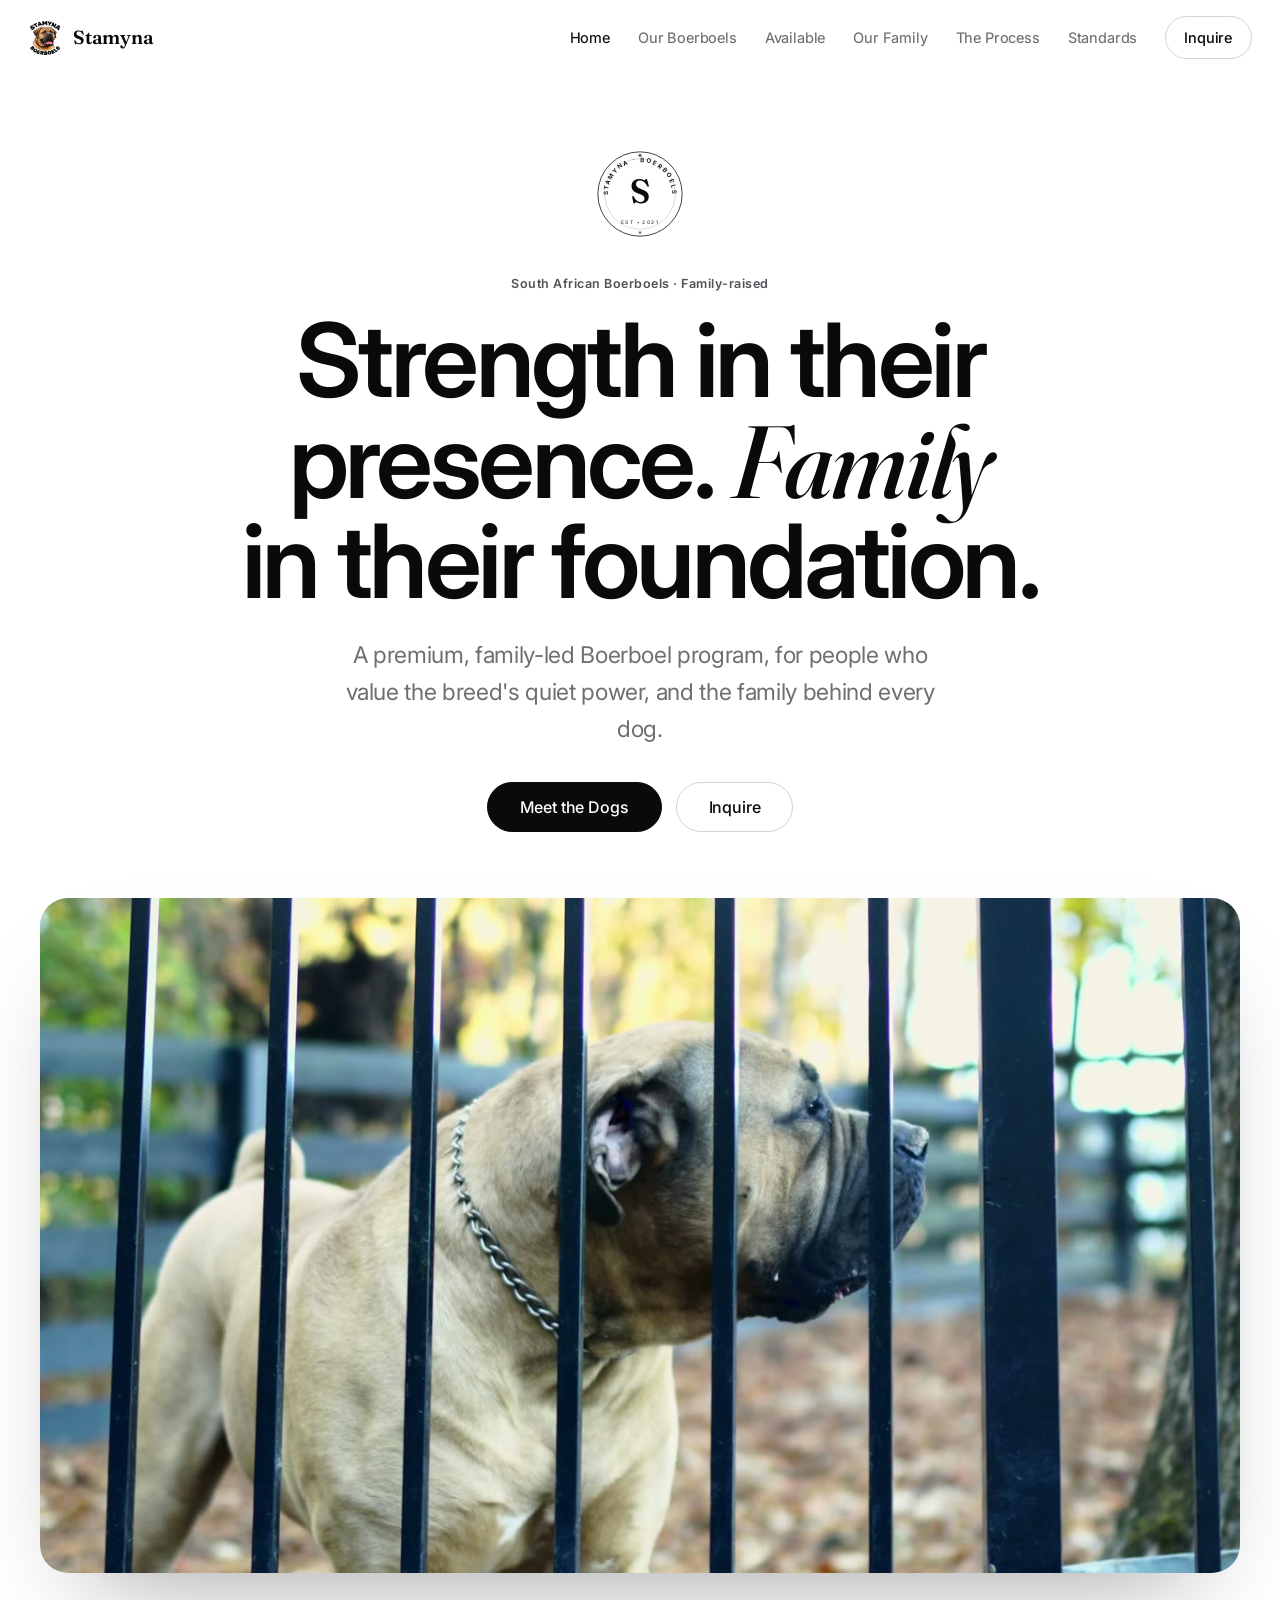
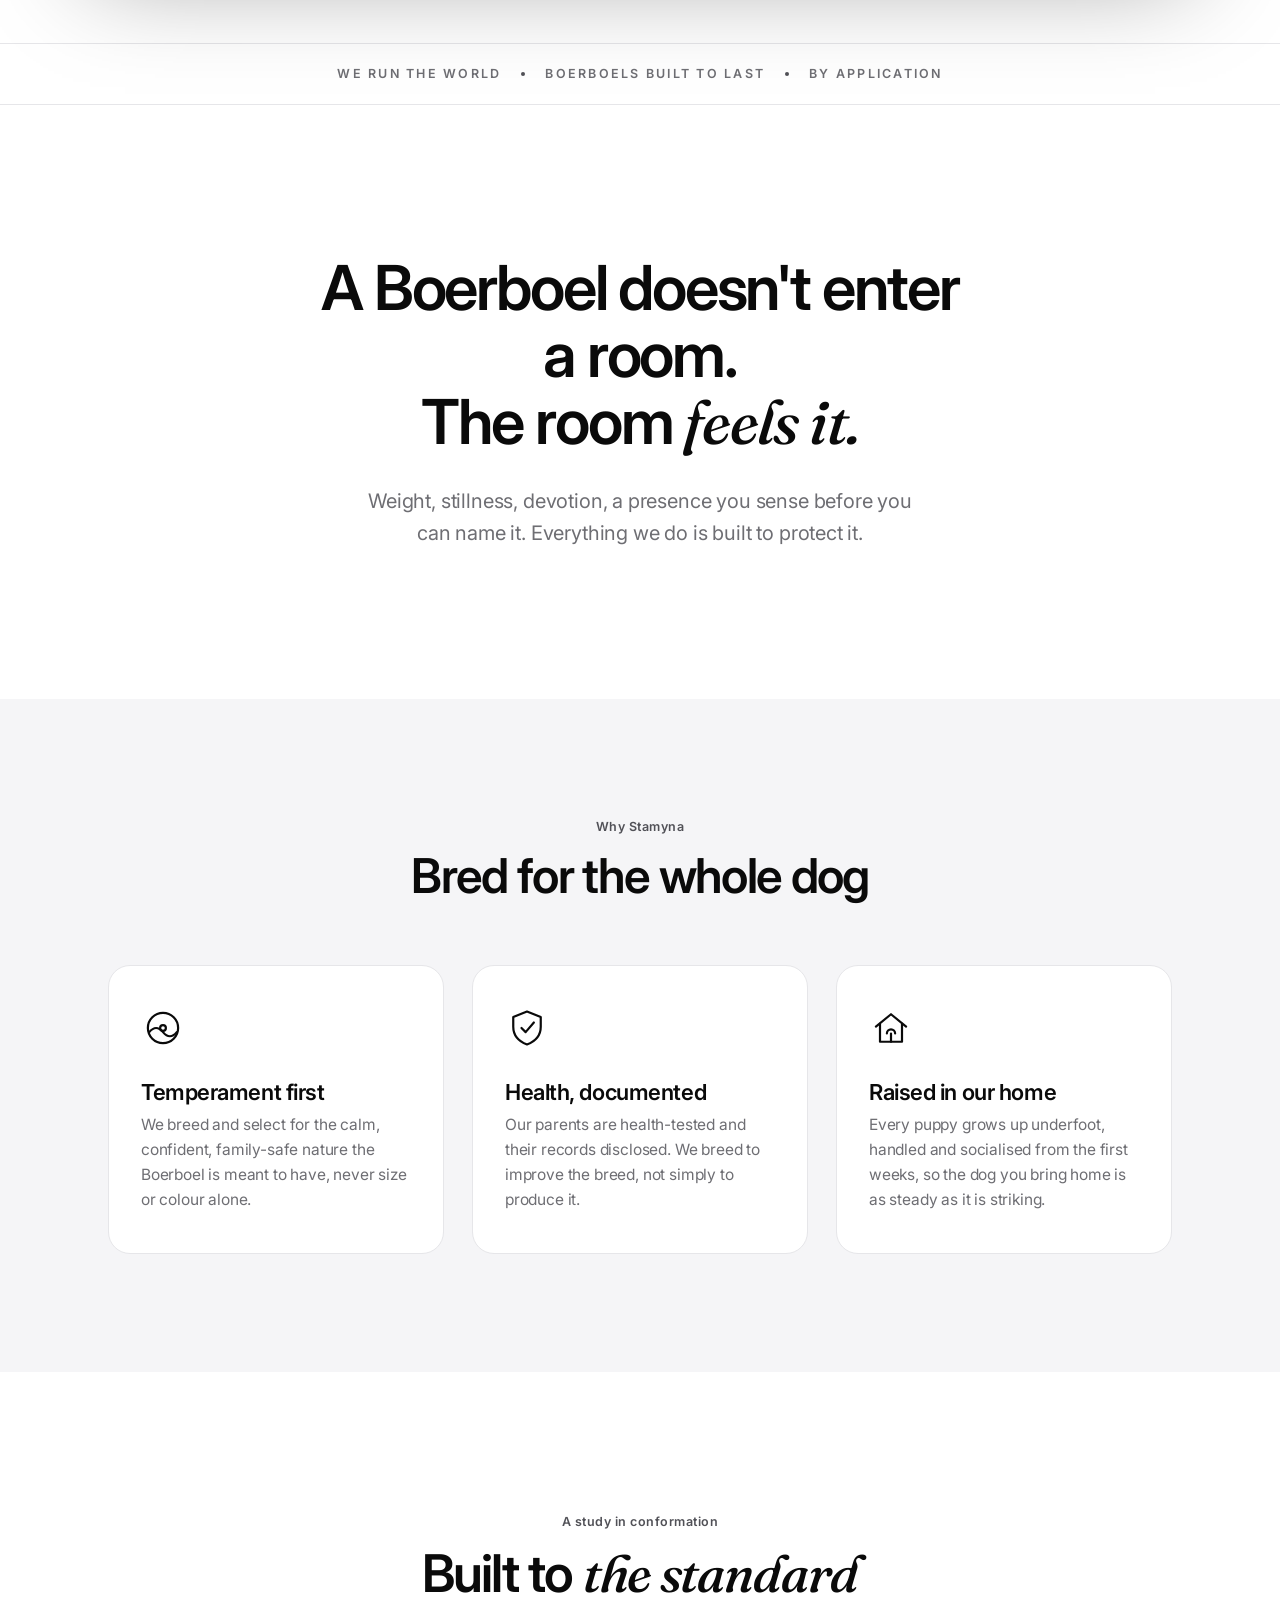
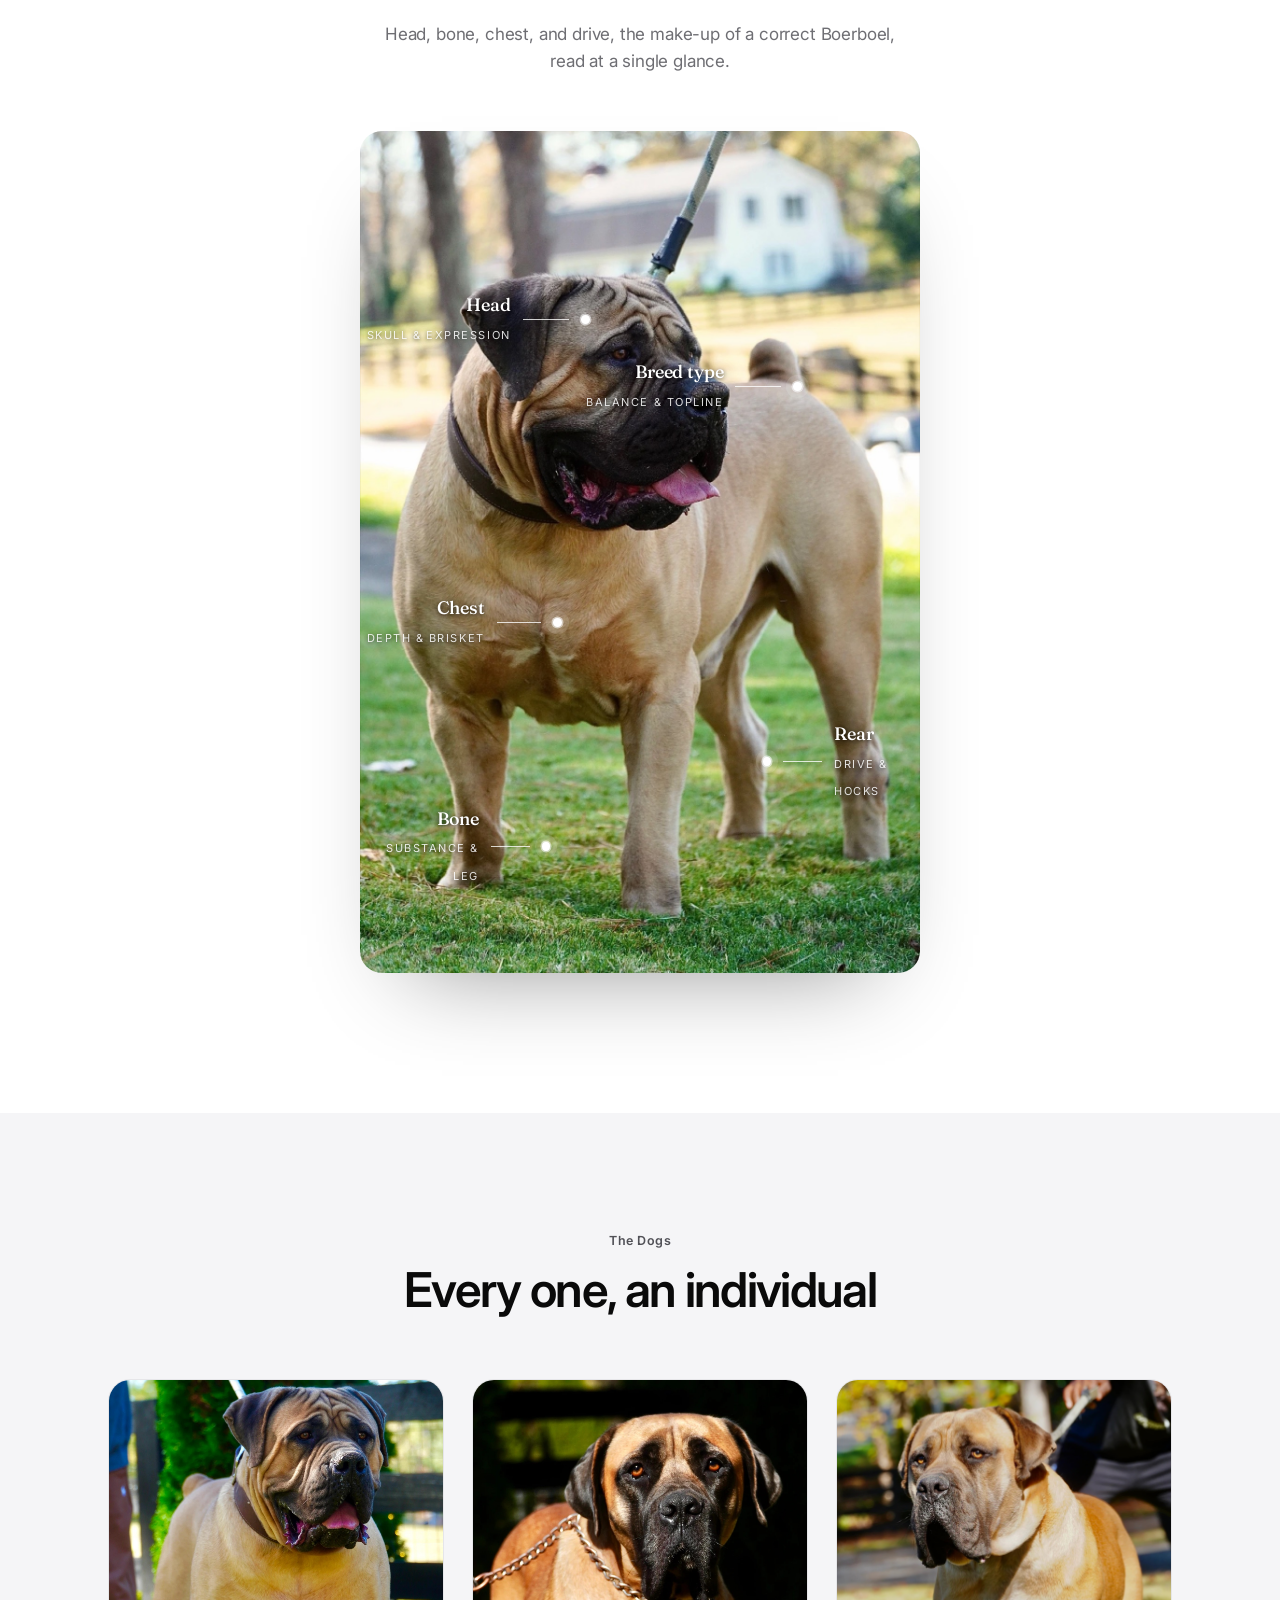
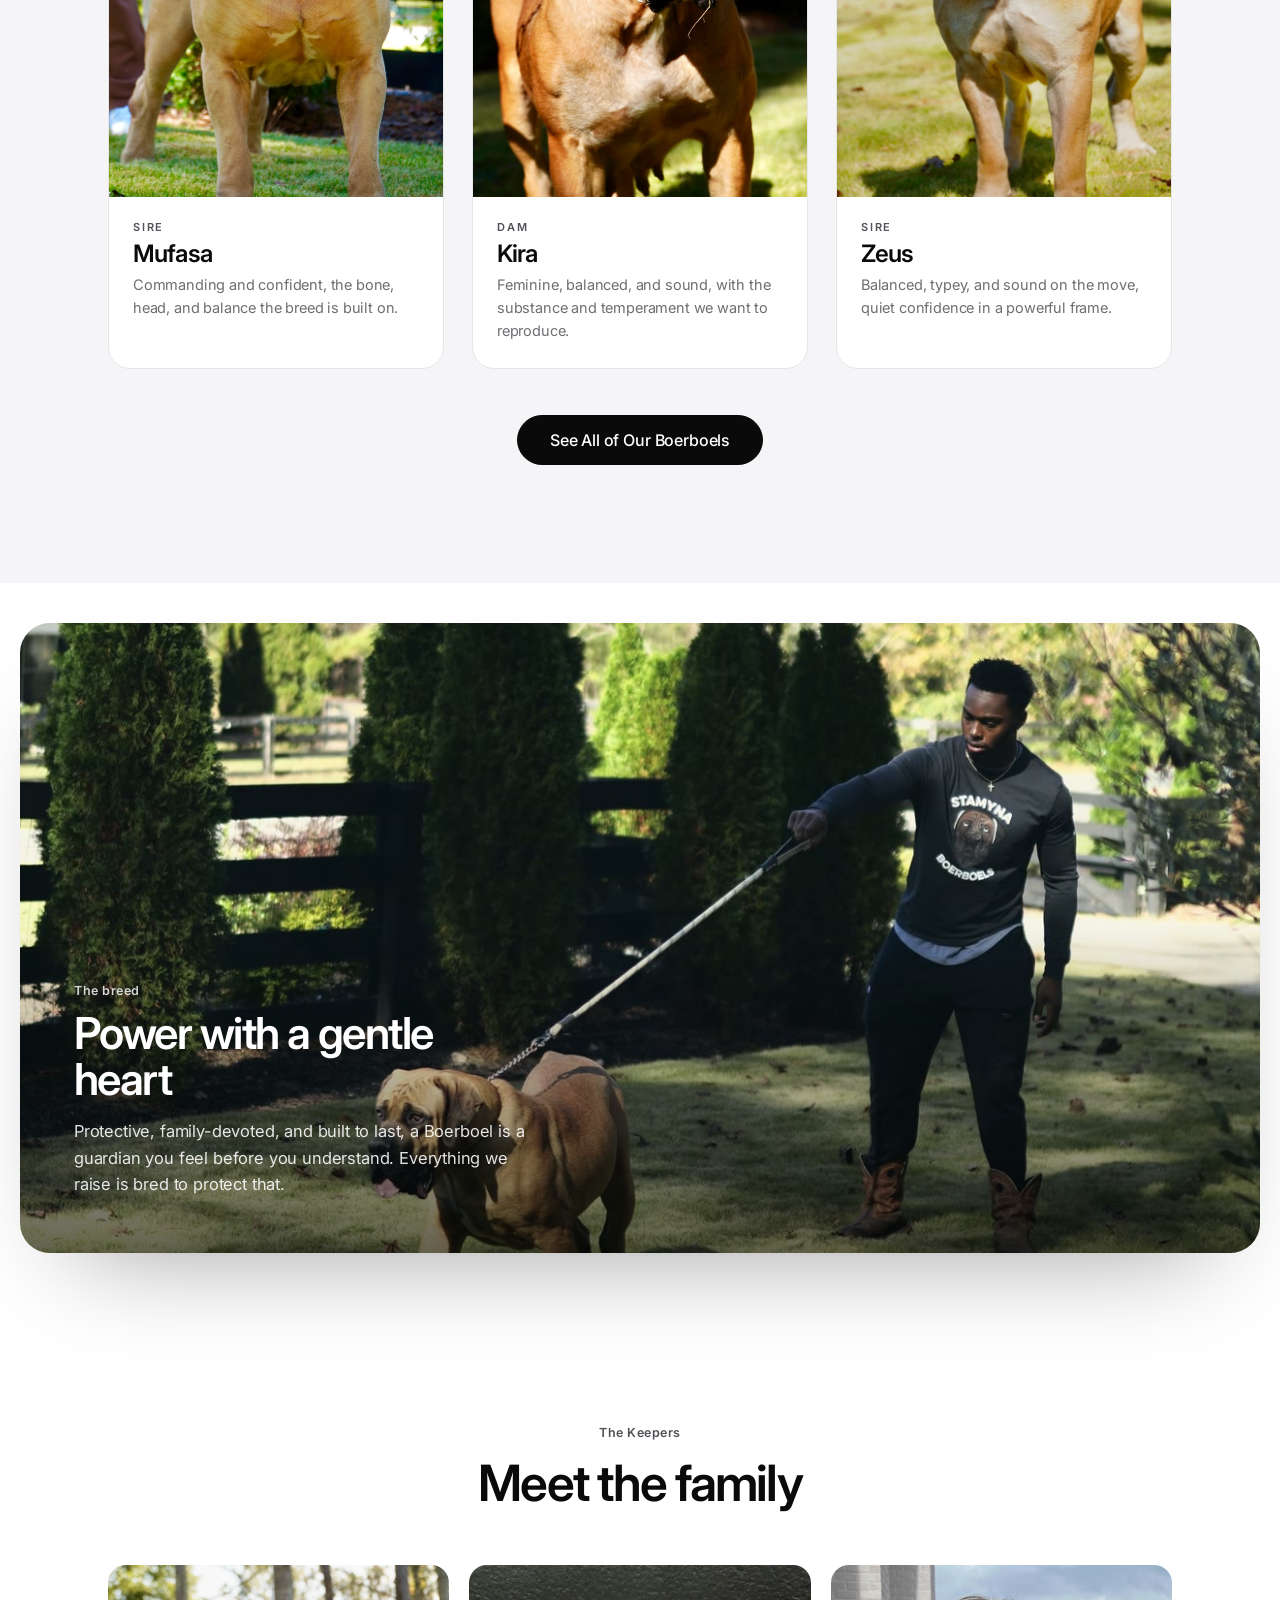
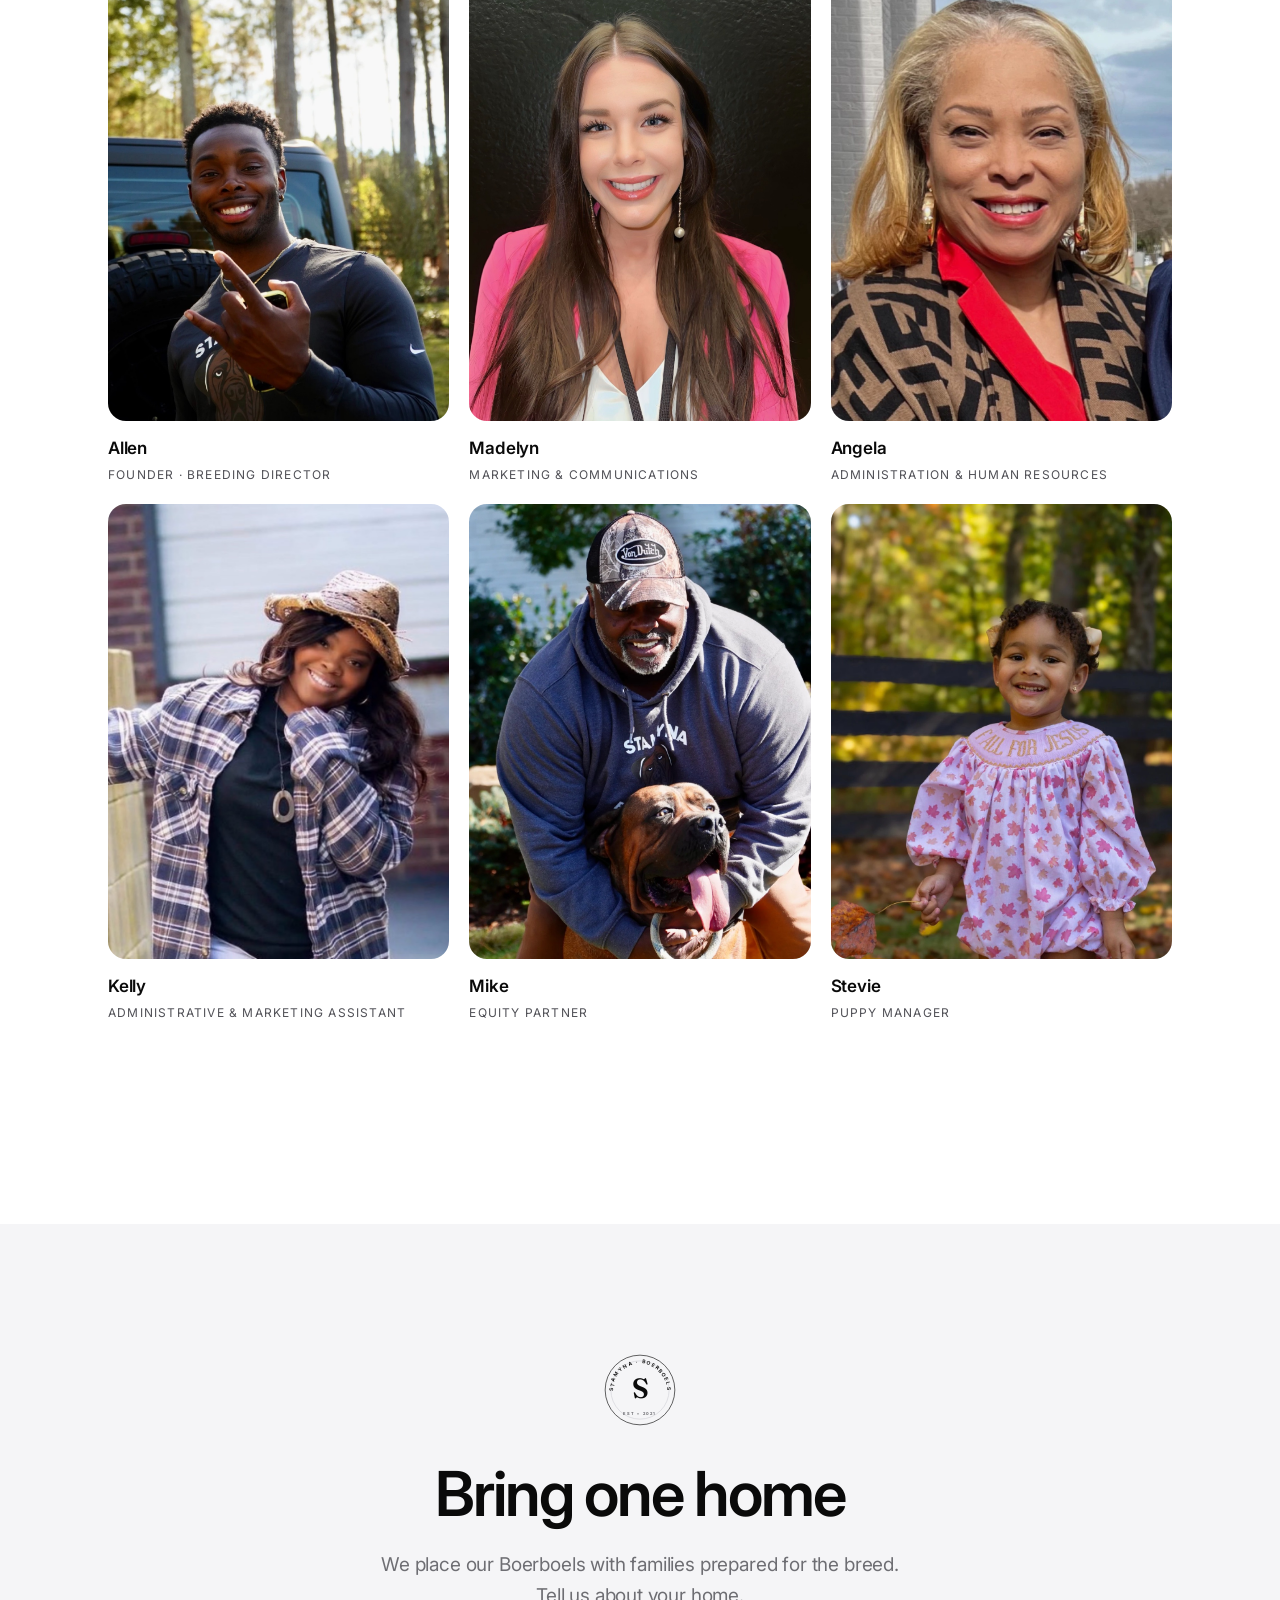
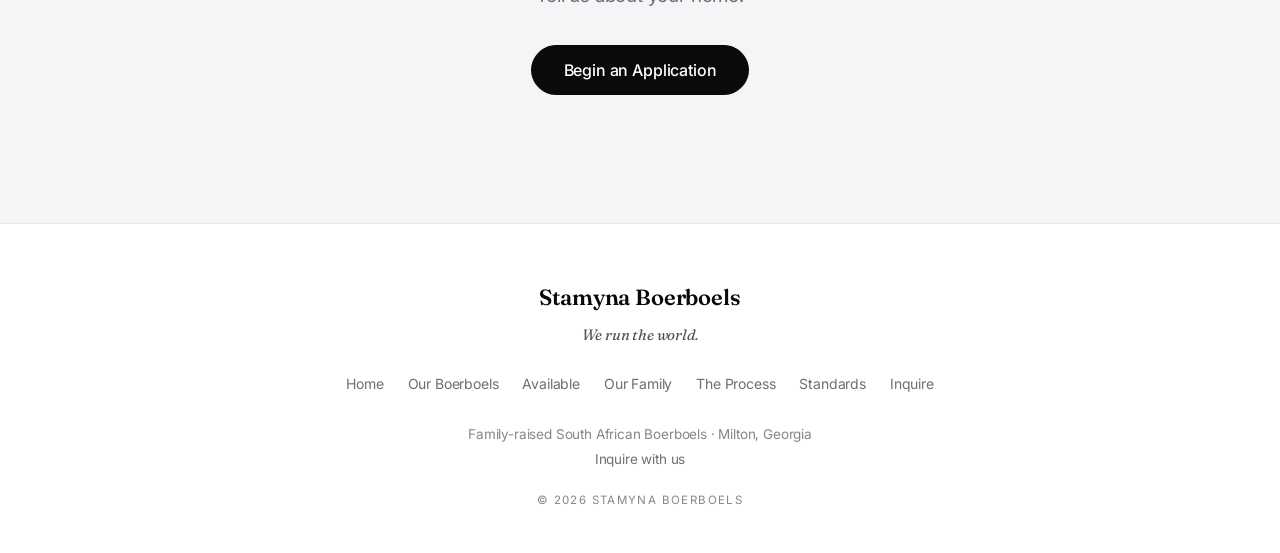
==== index.html @ 27675758 "Initial Stamyna Boerboels site" ====
<!doctype html>
<html lang="en">
<head>
<meta charset="utf-8">
<meta name="viewport" content="width=device-width, initial-scale=1">
<title>Stamyna Boerboels, Strength in Their Presence | Premium South African Boerboels</title>
<meta name="description" content="Stamyna Boerboels, a premium, family-raised South African Boerboel program. Strength in their presence, family in their foundation. By application.">
<meta property="og:title" content="Stamyna Boerboels">
<meta property="og:description" content="Strength in their presence. Family in their foundation. We run the world.">
<meta property="og:image" content="img/dog-front.jpg">
<link rel="icon" type="image/png" href="img/logo-mark.png">
<link rel="preconnect" href="https://fonts.googleapis.com"><link rel="preconnect" href="https://fonts.gstatic.com" crossorigin>
<link href="https://fonts.googleapis.com/css2?family=Fraunces:ital,opsz,wght@0,9..144,400;0,9..144,500;0,9..144,600;1,9..144,500&family=Inter:wght@300;400;500;600;700;800&display=swap" rel="stylesheet">
<link rel="stylesheet" href="site.css?v=18">
</head>
<body>

  <!-- NAV -->
  <nav class="nav" id="nav"><div class="in">
    <a class="b" href="index.html"><img src="img/logo-mark.png" alt="Stamyna Boerboels"><span>Stamyna</span></a>
    <div class="lk">
      <a href="index.html" class="active">Home</a>
      <a href="dogs.html">Our Boerboels</a>
      <a href="puppies.html">Available</a>
      <a href="story.html">Our Family</a>
      <a href="process.html">The Process</a>
      <a href="standards.html">Standards</a>
      <a class="cta" href="contact.html">Inquire</a>
    </div>
    <button class="burg" id="burg" aria-label="Menu"><span></span><span></span><span></span></button>
  </div></nav>
  <div id="mm">
    <a href="#dogs">The Dogs</a><a href="dogs.html">Our Boerboels</a><a href="puppies.html">Available</a><a href="story.html">Our Family</a><a href="process.html">The Process</a><a href="standards.html">Standards</a><a href="contact.html">Inquire</a>
  </div>

  <!-- HERO -->
  <section class="hero"><div class="wrap">
    <svg class="seal" viewBox="0 0 120 120" role="img" aria-label="Stamyna Boerboels emblem">
      <defs><path id="arc" d="M18,60 A42,42 0 0 1 102,60"/></defs>
      <circle class="r1" cx="60" cy="60" r="55"/><circle class="r2" cx="60" cy="60" r="46"/>
      <text class="arc-t"><textPath href="#arc" startOffset="50%" text-anchor="middle">STAMYNA · BOERBOELS</textPath></text>
      <text class="mono" x="60" y="72" text-anchor="middle">S</text>
      <text class="est" x="60" y="99" text-anchor="middle">EST • 2021</text>
      <circle class="dotk" cx="60" cy="9.6" r="1.7"/><circle class="dotk" cx="60" cy="110.4" r="1.3"/>
    </svg>
    <span class="eyebrow">South African Boerboels · Family-raised</span>
    <h1>Strength in their<br>presence. <em>Family</em><br>in their foundation.</h1>
    <p class="sub">A premium, family-led Boerboel program, for people who value the breed's quiet power, and the family behind every dog.</p>
    <div class="cta">
      <a class="btn dark lg" href="#dogs">Meet the Dogs</a>
      <a class="btn ghost lg" href="contact.html">Inquire</a>
    </div>
  </div>
  <div class="hero-shot reveal"><div class="f"><video id="heroimg" autoplay muted loop playsinline preload="metadata" poster="vid/hero.jpg?v=2" aria-label="A Stamyna Boerboel"><source src="vid/hero.mp4?v=2" type="video/mp4"></video></div></div>
  </section>

  <!-- MOTTO -->
  <div class="motto"><div class="in">
    <span>We run the world</span><span class="dot"></span><span>Boerboels built to last</span><span class="dot"></span><span>By application</span>
  </div></div>

  <!-- MANIFESTO -->
  <section class="manifesto"><div class="wrap reveal">
    <h2>A Boerboel doesn't enter a room.<br>The room <em>feels it.</em></h2>
    <p>Weight, stillness, devotion, a presence you sense before you can name it. Everything we do is built to protect it.</p>
  </div></section>

  <!-- PILLARS -->
  <section class="pillars"><div class="wrap">
    <div class="hd reveal"><span class="eyebrow">Why Stamyna</span><h2>Bred for the whole dog</h2></div>
    <div class="pcol">
      <div class="pc2 reveal">
        <svg class="ic" viewBox="0 0 32 32"><circle cx="16" cy="16" r="11"/><path d="M6 19 q5 -6 10 0 t10 0"/><circle cx="16" cy="16" r="2.1"/></svg>
        <h3>Temperament first</h3>
        <p>We breed and select for the calm, confident, family-safe nature the Boerboel is meant to have, never size or colour alone.</p>
      </div>
      <div class="pc2 reveal d1">
        <svg class="ic" viewBox="0 0 32 32"><path d="M16 4 L26 8 V15 C26 22 21 26 16 28 C11 26 6 22 6 15 V8 Z"/><polyline points="12,16 15,19 21,12"/></svg>
        <h3>Health, documented</h3>
        <p>Our parents are health-tested and their records disclosed. We breed to improve the breed, not simply to produce it.</p>
      </div>
      <div class="pc2 reveal d2">
        <svg class="ic" viewBox="0 0 32 32"><path d="M5 15 L16 6 L27 15"/><path d="M8 13 V26 H24 V13"/><path d="M16 26 V20 M13 20 a3 3 0 0 1 6 0"/></svg>
        <h3>Raised in our home</h3>
        <p>Every puppy grows up underfoot, handled and socialised from the first weeks, so the dog you bring home is as steady as it is striking.</p>
      </div>
    </div>
  </div></section>

  <!-- ANNOTATED PORTRAIT -->
  <section class="anno" id="anno"><div class="wrap">
    <div class="hd reveal"><span class="eyebrow">A study in conformation</span><h2>Built to <em>the standard</em></h2>
      <p>Head, bone, chest, and drive, the make-up of a correct Boerboel, read at a single glance.</p></div>
    <div class="stage reveal">
      <img src="img/conformation.jpg" alt="A Stamyna Boerboel standing, showing correct conformation">
      <div class="note n1 right" style="right:59%;top:19%"><span class="dot"></span><span class="ln" style="width:46px"></span><span class="lb"><b>Head</b><small>Skull &amp; expression</small></span></div>
      <div class="note n2 right" style="right:21%;top:27%"><span class="dot"></span><span class="ln" style="width:46px"></span><span class="lb"><b>Breed type</b><small>Balance &amp; topline</small></span></div>
      <div class="note n3 right" style="right:64%;top:55%"><span class="dot"></span><span class="ln" style="width:44px"></span><span class="lb"><b>Chest</b><small>Depth &amp; brisket</small></span></div>
      <div class="note n4 right" style="right:66%;top:80%"><span class="dot"></span><span class="ln" style="width:40px"></span><span class="lb"><b>Bone</b><small>Substance &amp; leg</small></span></div>
      <div class="note n5" style="left:72%;top:70%"><span class="dot"></span><span class="ln" style="width:48px"></span><span class="lb"><b>Rear</b><small>Drive &amp; hocks</small></span></div>
    </div>
  </div></section>

  <!-- THE DOGS -->
  <section class="dogs" id="dogs"><div class="wrap">
    <div class="hd reveal"><span class="eyebrow">The Dogs</span><h2>Every one, an individual</h2></div>
    <div class="dgrid">
      <div class="dcard reveal"><div class="im"><img src="img/mufasa-home.jpg" alt="Mufasa, Stamyna sire"></div>
        <div class="bd"><div class="w">Sire</div><h3>Mufasa</h3><p>Commanding and confident, the bone, head, and balance the breed is built on.</p></div></div>
      <div class="dcard reveal d1"><div class="im"><img src="img/kira.jpg" alt="Kira, Stamyna dam"></div>
        <div class="bd"><div class="w">Dam</div><h3>Kira</h3><p>Feminine, balanced, and sound, with the substance and temperament we want to reproduce.</p></div></div>
      <div class="dcard reveal d2"><div class="im"><img src="img/zeus.jpg" alt="Zeus, Stamyna sire"></div>
        <div class="bd"><div class="w">Sire</div><h3>Zeus</h3><p>Balanced, typey, and sound on the move, quiet confidence in a powerful frame.</p></div></div>
    </div>
    <div style="text-align:center;margin-top:46px" class="reveal"><a class="btn dark lg" href="dogs.html">See All of Our Boerboels</a></div>
  </div></section>

  <!-- CINEMATIC BAND -->
  <section class="band"><div class="f reveal">
    <video autoplay muted loop playsinline preload="metadata" poster="vid/dog-on-lawn.jpg?v=3" aria-label="A Stamyna Boerboel being walked across the lawn">
      <source src="vid/dog-on-lawn.mp4?v=3" type="video/mp4"></video>
    <div class="cap">
      <span class="eyebrow">The breed</span>
      <h2>Power with a gentle heart</h2>
      <p>Protective, family-devoted, and built to last, a Boerboel is a guardian you feel before you understand. Everything we raise is bred to protect that.</p>
    </div>
  </div></section>

  <!-- FAMILY -->
  <section class="fam-home"><div class="wrap">
    <div class="hd reveal"><span class="eyebrow">The Keepers</span><h2>Meet the family</h2></div>
    <div class="fgrid">
      <div class="fcard reveal"><figure><img src="img/founder.jpg" alt="Allen"></figure><div class="nm">Allen</div><div class="ro">Founder · Breeding Director</div></div>
      <div class="fcard reveal d1"><figure><img src="img/madelyn.jpg?2" alt="Madelyn"></figure><div class="nm">Madelyn</div><div class="ro">Marketing &amp; Communications</div></div>
      <div class="fcard reveal d2"><figure><img src="img/angela.jpg" alt="Angela"></figure><div class="nm">Angela</div><div class="ro">Administration &amp; Human Resources</div></div>
      <div class="fcard reveal d3"><figure><img src="img/kelly.jpg?2" alt="Kelly"></figure><div class="nm">Kelly</div><div class="ro">Administrative &amp; Marketing Assistant</div></div>
      <div class="fcard reveal d4"><figure><img src="img/mike.jpg" alt="Mike"></figure><div class="nm">Mike</div><div class="ro">Equity Partner</div></div>
      <div class="fcard reveal d5"><figure><img src="img/stevie.jpg" alt="Stevie"></figure><div class="nm">Stevie</div><div class="ro">Puppy Manager</div></div>
    </div>
    <div style="text-align:center;margin-top:44px" class="reveal"><a class="tlink" href="story.html">Read our story</a></div>
  </div></section>

  <!-- CTA -->
  <section class="cta2"><div class="wrap reveal">
    <svg class="seal static" viewBox="0 0 120 120" aria-hidden="true">
      <defs><path id="arc2" d="M18,60 A42,42 0 0 1 102,60"/></defs>
      <circle class="r1" cx="60" cy="60" r="55"/><circle class="r2" cx="60" cy="60" r="46"/>
      <text class="arc-t"><textPath href="#arc2" startOffset="50%" text-anchor="middle">STAMYNA · BOERBOELS</textPath></text>
      <text class="mono" x="60" y="72" text-anchor="middle">S</text>
      <text class="est" x="60" y="99" text-anchor="middle">EST • 2021</text>
    </svg>
    <h2>Bring one home</h2>
    <p>We place our Boerboels with families prepared for the breed. Tell us about your home.</p>
    <div class="btns"><a class="btn dark lg" href="contact.html">Begin an Application</a></div>
  </div></section>

  <!-- FOOTER -->
  <footer class="ft">
    <div class="wm">Stamyna Boerboels</div>
    <div class="mt">We run the world.</div>
    <nav>
      <a href="index.html">Home</a><a href="dogs.html">Our Boerboels</a><a href="puppies.html">Available</a><a href="story.html">Our Family</a><a href="process.html">The Process</a><a href="standards.html">Standards</a><a href="contact.html">Inquire</a>
    </nav>
    <div class="meta">
      Family-raised South African Boerboels · Milton, Georgia<br>
      <a href="contact.html">Inquire with us</a>
    </div>
    <div class="fine">© <span id="yr"></span> Stamyna Boerboels</div>
  </footer>

  <script src="site.js?v=14"></script>
</body>
</html>
---- site.css ----
/* ============================================================
   STAMYNA BOERBOELS — unified design system
   Light · white / near-black / silver-graphite accent
   Inter (UI + headlines, tight tracking) · Fraunces (italic accents + seal)
   One stylesheet. Every page. Apple-esque restraint.
   ============================================================ */

:root{
  --ink:#0a0a0a;--ink-2:#6e6e73;--faint:#86868b;
  --paper:#ffffff;--grey:#f5f5f7;--grey-2:#fafafa;
  --line:#e6e6e9;--line-2:#d2d2d7;
  --gold-deep:#515157;             /* graphite accent (script labels, eyebrows) */
  --silver:linear-gradient(135deg,#e9eaec 0%,#c2c4c9 34%,#8a8d93 62%,#dcdee1 100%);
  --sans:'Inter',system-ui,-apple-system,"Segoe UI",sans-serif;
  --serif:'Fraunces',Georgia,'Times New Roman',serif;
  --ease:cubic-bezier(.22,.7,.2,1);
  --maxw:1120px;
}
*{box-sizing:border-box}
html{scroll-behavior:smooth;scroll-padding-top:90px;-webkit-text-size-adjust:100%}
body{margin:0;background:var(--paper);color:var(--ink);font-family:var(--sans);
  font-size:17px;line-height:1.6;-webkit-font-smoothing:antialiased;overflow-x:hidden;letter-spacing:-.01em}
img{display:block;max-width:100%}
a{color:inherit;text-decoration:none}
h1,h2,h3,h4{margin:0;font-family:var(--sans);font-weight:600;letter-spacing:-.035em;line-height:1.04}
h1 em,h2 em,h3 em{font-family:var(--serif);font-style:italic;font-weight:500;letter-spacing:-.02em}
p{margin:0 0 18px}
.wrap{max-width:var(--maxw);margin:0 auto;padding:0 28px;position:relative;z-index:2}
.wrap-sm{max-width:900px;margin:0 auto;padding:0 28px;position:relative;z-index:2}

/* --- type helpers --- */
.eyebrow{font-size:12.5px;font-weight:600;letter-spacing:.04em;color:var(--gold-deep)}
.script{font-family:var(--serif);font-style:italic;font-weight:500;letter-spacing:-.005em}

/* --- motion --- */
.reveal,.rev{opacity:0;transform:translateY(26px);transition:opacity 1s var(--ease),transform 1s var(--ease)}
.reveal.in,.rev.in,.rev.show{opacity:1;transform:none}
.d1{transition-delay:.08s}.d2{transition-delay:.16s}.d3{transition-delay:.24s}.d4{transition-delay:.32s}
.rev.d1{transition-delay:.08s}.rev.d2{transition-delay:.16s}.rev.d3{transition-delay:.24s}.rev.d4{transition-delay:.32s}
@media(prefers-reduced-motion:reduce){.reveal,.rev{opacity:1;transform:none;transition:none}}

/* --- buttons (single pill language; legacy aliases map to it) --- */
.btn{display:inline-flex;align-items:center;justify-content:center;gap:9px;font-family:var(--sans);
  font-size:15px;font-weight:500;letter-spacing:-.01em;text-transform:none;
  padding:14px 26px;border-radius:980px;border:1.5px solid transparent;cursor:pointer;
  transition:all .3s var(--ease);line-height:1}
.btn.lg{font-size:16px;padding:16px 32px}
.btn.dark,.btn.gold,.btn.solid{background:var(--ink);color:#fff;border-color:var(--ink)}
.btn.dark:hover,.btn.gold:hover,.btn.solid:hover{background:#000;transform:translateY(-1px);box-shadow:0 16px 30px -16px rgba(0,0,0,.4)}
.btn.ghost,.btn.line,.btn.ondark{background:transparent;color:var(--ink);border-color:var(--line-2)}
.btn.ghost:hover,.btn.line:hover,.btn.ondark:hover{border-color:var(--ink);transform:translateY(-1px)}
.tlink{font-weight:500;color:var(--ink);position:relative;display:inline-block}
.tlink::after{content:"→";margin-left:7px;transition:transform .3s var(--ease);display:inline-block}
.tlink:hover::after{transform:translateX(4px)}

/* --- NAV (fixed, blur-on-scroll) — every page --- */
.nav{position:fixed;top:0;left:0;right:0;z-index:80;transition:background .4s var(--ease),border-color .4s,backdrop-filter .4s}
.nav .in{max-width:1280px;margin:0 auto;padding:16px 28px;display:flex;align-items:center;gap:24px}
.nav.scrolled{background:rgba(255,255,255,.82);backdrop-filter:saturate(180%) blur(18px);border-bottom:1px solid var(--line)}
.nav .b{display:flex;align-items:center;gap:11px}
.nav .b img{width:34px;height:34px;object-fit:contain}
.nav .b span{font-family:var(--serif);font-weight:600;font-size:19px;letter-spacing:-.01em}
.nav .lk{display:flex;gap:28px;margin-left:auto;align-items:center}
.nav .lk a{font-size:14.5px;font-weight:450;color:var(--ink-2);transition:color .25s}
.nav .lk a:hover,.nav .lk a.active{color:var(--ink)}
.nav .lk .cta{color:var(--ink);font-weight:500;border:1.5px solid var(--line-2);padding:9px 18px;border-radius:980px}
.nav .lk .cta:hover{background:var(--ink);color:#fff;border-color:var(--ink)}
.burg{display:none;margin-left:auto;background:none;border:0;cursor:pointer;padding:6px}
.burg span{display:block;width:24px;height:2px;background:var(--ink);margin:5px 0;border-radius:2px;transition:.3s}
@media(max-width:940px){.nav .lk{display:none}.burg{display:block}}
#mm{display:none;position:fixed;inset:0 0 auto 0;z-index:79;background:rgba(255,255,255,.97);backdrop-filter:blur(20px);padding:78px 28px 26px}
#mm.on{display:block}
#mm a{display:block;padding:15px 0;font-size:19px;font-weight:500;border-bottom:1px solid var(--line)}
#mm a.active{color:var(--gold-deep)}

/* --- bespoke engraved seal (draws itself in) --- */
.seal{width:92px;height:92px}
.seal .r1{stroke:var(--ink);stroke-width:1;fill:none;stroke-dasharray:345;stroke-dashoffset:345;animation:draw 1.5s var(--ease) .2s forwards}
.seal .r2{stroke:var(--line-2);stroke-width:1;fill:none;stroke-dasharray:289;stroke-dashoffset:289;animation:draw 1.5s var(--ease) .38s forwards}
.seal text,.seal .dotk{opacity:0;animation:fadein .9s ease 1.05s forwards}
.seal .arc-t{font-family:var(--sans);font-size:8px;font-weight:600;letter-spacing:2.1px;fill:var(--ink)}
.seal .mono{font-family:var(--serif);font-size:44px;font-weight:600;fill:var(--ink)}
.seal .est{font-family:var(--sans);font-size:6.3px;font-weight:600;letter-spacing:1.9px;fill:var(--gold-deep)}
.seal .dotk{fill:var(--ink)}
.seal.static .r1,.seal.static .r2{animation:none;stroke-dashoffset:0}
.seal.static text,.seal.static .dotk{opacity:1;animation:none}
@keyframes draw{to{stroke-dashoffset:0}}
@keyframes fadein{to{opacity:1}}

/* --- HERO (home) --- */
.hero{padding:148px 0 70px;text-align:center}
.hero .seal{margin:0 auto 26px}
.hero .eyebrow{display:block;margin-bottom:16px}
.hero h1{font-size:clamp(46px,8vw,104px);line-height:.98}
.hero .sub{font-size:clamp(18px,2.2vw,23px);color:var(--ink-2);max-width:620px;margin:26px auto 0;font-weight:400;letter-spacing:-.015em}
.hero .cta{margin-top:34px;display:flex;gap:14px;justify-content:center;flex-wrap:wrap}
.hero-shot{max-width:1240px;margin:66px auto 0;padding:0 20px}
.hero-shot .f{position:relative;border-radius:28px;overflow:hidden;box-shadow:0 50px 100px -50px rgba(0,0,0,.4)}
.hero-shot img{width:100%;height:auto;display:block}

/* --- page hero (interior) --- */
.phero{padding:150px 0 6px;text-align:center}
.phero .seal{margin:0 auto 24px;width:78px;height:78px}
.phero .eyebrow{display:block;margin-bottom:16px}
.phero h1{font-size:clamp(40px,6.6vw,80px);line-height:1.0}
.phero p{font-size:clamp(17px,2vw,20px);color:var(--ink-2);max-width:660px;margin:24px auto 0;letter-spacing:-.015em}

/* --- marquee motto --- */
.motto,.breedbar{border-top:1px solid var(--line);border-bottom:1px solid var(--line);background:var(--paper)}
.motto .in,.breedbar .in{max-width:var(--maxw);margin:0 auto;padding:20px 28px;display:flex;gap:20px;justify-content:center;align-items:center;flex-wrap:wrap;
  font-size:12.5px;font-weight:600;letter-spacing:.18em;text-transform:uppercase;color:var(--ink-2)}
.motto .dot,.breedbar .dot{width:4px;height:4px;border-radius:50%;background:var(--gold-deep)}

/* --- manifesto (home) --- */
.manifesto{padding:150px 0;text-align:center}
.manifesto h2{font-size:clamp(30px,5vw,62px);line-height:1.08;max-width:16ch;margin:0 auto}
.manifesto p{color:var(--ink-2);font-size:clamp(17px,2vw,20px);max-width:560px;margin:30px auto 0}

/* --- section scaffolding (interior) --- */
.blk{padding:100px 0}
.blk.tight{padding:76px 0}
.band-grey,.band-paper2{background:var(--grey);border-top:1px solid var(--line);border-bottom:1px solid var(--line)}
.shead{text-align:center;max-width:720px;margin:0 auto 56px}
.shead .num{font-family:var(--serif);font-style:italic;font-size:17px;color:var(--gold-deep);letter-spacing:-.005em}
.shead h2{font-size:clamp(30px,4.4vw,50px);margin:12px 0 0}
.shead p{color:var(--ink-2);font-size:17px;margin:20px auto 0;max-width:600px}
.shead p em{font-style:italic;color:var(--faint)}

/* --- group header (sires / dams / availability rows) --- */
.group-h{display:flex;align-items:center;gap:22px;margin:0 0 34px}
.group-h .t{font-family:var(--serif);font-style:italic;font-size:26px;white-space:nowrap;letter-spacing:-.01em}
.group-h .ln{flex:1;height:1px;background:var(--line)}
.group-h .ct{font-size:12px;font-weight:600;letter-spacing:.16em;text-transform:uppercase;color:var(--faint)}

/* --- generic card (pillars / dogs preview / parents / family / puppies) --- */
.pcol,.dgrid{display:grid;grid-template-columns:repeat(3,1fr);gap:28px}
.pc2{background:var(--paper);border-radius:22px;padding:40px 32px;border:1px solid var(--line)}
.pc2 .ic{width:44px;height:44px;margin-bottom:22px}
.pc2 .ic path,.pc2 .ic circle,.pc2 .ic line,.pc2 .ic polyline{stroke:var(--ink);stroke-width:1.6;fill:none;stroke-linecap:round;stroke-linejoin:round}
.pc2 h3{font-size:22px;letter-spacing:-.02em;margin-bottom:10px}
.pc2 p{color:var(--ink-2);font-size:15.5px;margin:0}

/* home dogs preview */
.dcard{background:var(--paper);border-radius:22px;overflow:hidden;border:1px solid var(--line);transition:transform .5s var(--ease),box-shadow .5s var(--ease)}
.dcard:hover{transform:translateY(-6px);box-shadow:0 40px 70px -44px rgba(0,0,0,.4)}
.dcard .im{aspect-ratio:4/5;overflow:hidden}
.dcard .im img{width:100%;height:100%;object-fit:cover;transition:transform .9s var(--ease)}
.dcard:hover .im img{transform:scale(1.045)}
.dcard .bd{padding:22px 24px 26px}
.dcard .bd .w{font-size:11px;font-weight:600;letter-spacing:.16em;text-transform:uppercase;color:var(--gold-deep)}
.dcard .bd h3{font-size:24px;margin:5px 0 6px}
.dcard .bd p{color:var(--ink-2);font-size:14.5px;margin:0}

/* sires & dams detail cards */
.parents{display:grid;grid-template-columns:repeat(3,1fr);gap:24px}
.parent{background:var(--paper);border:1px solid var(--line);border-radius:22px;overflow:hidden;transition:transform .5s var(--ease),box-shadow .5s var(--ease)}
.parent:hover{transform:translateY(-6px);box-shadow:0 40px 70px -44px rgba(0,0,0,.4)}
.parent .ph{aspect-ratio:4/5;overflow:hidden}
.parent .ph img{width:100%;height:100%;object-fit:cover;cursor:pointer;transition:transform .9s var(--ease)}
.parent:hover .ph img{transform:scale(1.045)}
.parent .pb{padding:24px 24px 26px}
.parent .pb .top{display:flex;align-items:center;justify-content:space-between;gap:10px}
.parent .pb h3{font-size:23px;letter-spacing:-.02em}
.parent .pb .sex{font-size:10.5px;font-weight:600;letter-spacing:.1em;text-transform:uppercase;padding:5px 12px;border-radius:980px;
  color:var(--ink-2);background:var(--grey);border:1px solid var(--line)}
.parent .pb .br{font-size:11.5px;font-weight:600;letter-spacing:.14em;text-transform:uppercase;color:var(--gold-deep);margin:10px 0 12px}
.parent .pb .at{font-size:15px;color:var(--ink-2);margin:0 0 4px}
.parent .pb .q{font-family:var(--serif);font-style:italic;font-size:16px;color:var(--ink);margin:12px 0 0;line-height:1.5}
.parent .pb .hstat{margin-top:16px;padding-top:14px;border-top:1px solid var(--line);font-size:13.5px;color:var(--ink-2);display:flex;align-items:center;gap:9px}
.parent .pb .hstat .dot{width:8px;height:8px;border-radius:50%;background:var(--gold-deep);flex:none}

/* family grid */
.famgrid{display:grid;grid-template-columns:repeat(3,1fr);gap:24px}
.fam{background:var(--paper);border:1px solid var(--line);border-radius:22px;overflow:hidden;transition:transform .5s var(--ease),box-shadow .5s var(--ease)}
.fam:hover{transform:translateY(-6px);box-shadow:0 40px 70px -44px rgba(0,0,0,.4)}
.fam .ph{aspect-ratio:4/5;overflow:hidden;background:var(--grey)}
.fam .ph img{width:100%;height:100%;object-fit:cover;object-position:center 20%;transition:transform .8s var(--ease)}
.fam:hover .ph img{transform:scale(1.045)}
.fam .fb{padding:22px 24px 26px}
.fam .fb h3{font-size:22px;letter-spacing:-.02em}
.fam .fb .role{font-size:11.5px;font-weight:600;letter-spacing:.14em;text-transform:uppercase;color:var(--gold-deep);margin:8px 0 12px}
.fam .fb p{font-size:14.5px;color:var(--ink-2);margin:0}

@media(max-width:820px){.pcol,.dgrid,.parents,.famgrid{grid-template-columns:1fr 1fr;gap:16px}}
@media(max-width:560px){.pcol,.dgrid,.parents,.famgrid{grid-template-columns:1fr}}

/* --- annotated portrait (home) --- */
.anno{padding:140px 0}
.anno .hd{text-align:center;max-width:680px;margin:0 auto 56px}
.anno .hd .eyebrow{display:block;margin-bottom:14px}
.anno .hd h2{font-size:clamp(28px,4.4vw,52px)}
.anno .hd p{color:var(--ink-2);font-size:17px;margin:20px auto 0;max-width:540px}
.anno .stage{position:relative;max-width:560px;margin:0 auto;border-radius:22px;overflow:hidden;box-shadow:0 44px 90px -50px rgba(0,0,0,.45)}
.anno .stage img{width:100%;height:auto;display:block}
.note{position:absolute;display:flex;align-items:center;gap:12px;opacity:0;transition:opacity .8s var(--ease)}
.anno.in .note{opacity:1}
.anno.in .note.n1{transition-delay:.2s}.anno.in .note.n2{transition-delay:.4s}.anno.in .note.n3{transition-delay:.6s}.anno.in .note.n4{transition-delay:.8s}.anno.in .note.n5{transition-delay:1s}
.note .dot{width:9px;height:9px;border-radius:50%;background:#fff;box-shadow:0 0 0 1.5px rgba(255,255,255,.55),0 0 0 7px rgba(255,255,255,.12)}
.note .ln{height:1px;background:rgba(255,255,255,.78)}
.note .lb{color:#fff;text-shadow:0 1px 4px rgba(0,0,0,.7),0 2px 14px rgba(0,0,0,.45)}
.note .lb b{display:block;font-family:var(--serif);font-size:18px;font-weight:500;letter-spacing:-.01em}
.note .lb small{font-size:11px;letter-spacing:.14em;text-transform:uppercase;color:rgba(255,255,255,.85)}
.note.right{flex-direction:row-reverse;text-align:right}
.note .ln{width:48px}
@media(max-width:620px){.note .lb b{font-size:13.5px}.note .lb small{display:none}.note .ln{width:22px!important}}

/* --- generic section blocks (home) --- */
.pillars,.dogs{background:var(--grey);padding:118px 0}
.pillars .hd,.dogs .hd{text-align:center;max-width:640px;margin:0 auto 64px}
.pillars .hd .eyebrow,.dogs .hd .eyebrow{display:block;margin-bottom:14px}
.pillars .hd h2,.dogs .hd h2{font-size:clamp(28px,4.2vw,48px)}

/* --- editorial split --- */
.split{display:grid;grid-template-columns:1fr 1fr;gap:60px;align-items:center}
.split.wide-img{grid-template-columns:1.08fr .92fr}
.split .copy .num{font-family:var(--serif);font-style:italic;font-size:17px;color:var(--gold-deep)}
.split .copy h2{font-size:clamp(28px,3.8vw,46px);margin:12px 0 22px}
.split .copy p{color:var(--ink-2);font-size:16.5px}
.split .copy p.lead{font-family:var(--serif);font-size:21px;line-height:1.5;color:var(--ink);font-style:italic}
.split .copy ul{margin:0 0 20px 18px;color:var(--ink-2);font-size:16px;line-height:1.9}
.split .portrait img,.split .portrait video{display:block;width:100%;aspect-ratio:4/5;object-fit:cover}
.sig{font-family:var(--serif);font-style:italic;font-size:24px;color:var(--ink);margin-top:18px}
.sig small{display:block;font-family:var(--sans);font-style:normal;font-size:11px;font-weight:600;letter-spacing:.2em;text-transform:uppercase;color:var(--faint);margin-top:9px}
@media(max-width:860px){.split,.split.wide-img{grid-template-columns:1fr;gap:38px}.split .portrait{order:-1}}

/* --- editorial band (full-bleed caption) --- */
.band{padding:40px 0 140px}
.band .f{position:relative;max-width:1240px;margin:0 auto;border-radius:30px;overflow:hidden;box-shadow:0 50px 100px -56px rgba(0,0,0,.42)}
.band img,.band video{display:block;width:100%;height:clamp(420px,70vh,640px);object-fit:cover;object-position:center 40%}
.band .cap{position:absolute;left:0;bottom:0;right:0;padding:56px 54px;color:#fff;background:linear-gradient(0deg,rgba(0,0,0,.6),rgba(0,0,0,0))}
.band .cap .eyebrow{color:rgba(255,255,255,.82);display:block;margin-bottom:10px}
.band .cap h2{font-size:clamp(26px,3.6vw,44px);max-width:16ch}
.band .cap p{color:rgba(255,255,255,.88);max-width:46ch;margin:16px 0 0;font-size:16.5px}
@media(max-width:620px){.band .cap{padding:30px 26px}}

/* --- steps (process) --- */
.steps{display:grid;grid-template-columns:repeat(4,1fr);gap:28px}
.step{text-align:center;padding:0 8px}
.step .n{font-family:var(--serif);font-style:italic;font-size:42px;color:var(--gold-deep);line-height:1}
.step h3{font-size:20px;margin:14px 0 9px;letter-spacing:-.02em}
.step p{font-size:15px;color:var(--ink-2);margin:0}
@media(max-width:820px){.steps{grid-template-columns:1fr 1fr;gap:34px 24px}}
@media(max-width:480px){.steps{grid-template-columns:1fr}}

/* --- small item cards (standards / what's included / planned) --- */
.gitems{display:grid;grid-template-columns:repeat(3,1fr);gap:20px;margin-top:10px}
.gi{background:var(--paper);border:1px solid var(--line);border-radius:18px;padding:28px 26px}
.gi .n{font-family:var(--serif);font-style:italic;font-size:18px;color:var(--gold-deep)}
.gi h3{font-size:19px;margin:11px 0 9px;letter-spacing:-.02em}
.gi p{font-size:14.5px;color:var(--ink-2);margin:0}
@media(max-width:820px){.gitems{grid-template-columns:1fr 1fr}}
@media(max-width:540px){.gitems{grid-template-columns:1fr}}

/* --- FAQ --- */
.faq{max-width:820px;margin:0 auto}
.faq details{border-bottom:1px solid var(--line)}
.faq summary{list-style:none;cursor:pointer;padding:24px 44px 24px 2px;position:relative;font-size:20px;font-weight:500;letter-spacing:-.02em;color:var(--ink)}
.faq summary::-webkit-details-marker{display:none}
.faq summary::after{content:"+";position:absolute;right:6px;top:21px;font-weight:300;font-size:26px;color:var(--gold-deep);transition:transform .3s}
.faq details[open] summary::after{transform:rotate(45deg)}
.faq details p{padding:0 44px 26px 2px;margin:0;font-size:16px;color:var(--ink-2)}

/* --- testimonials --- */
.quotes{display:grid;grid-template-columns:repeat(3,1fr);gap:24px}
.quote{background:var(--paper);border:1px solid var(--line);border-radius:22px;padding:34px 30px}
.quote .mk{font-family:var(--serif);font-size:54px;color:var(--line-2);line-height:.6}
.quote p{font-family:var(--serif);font-style:italic;font-size:18px;line-height:1.55;color:var(--ink);margin:10px 0 18px}
.quote .by{font-size:12.5px;font-weight:600;letter-spacing:.1em;text-transform:uppercase;color:var(--gold-deep)}
@media(max-width:820px){.quotes{grid-template-columns:1fr}}

/* --- puppy availability cards --- */
.plist{display:grid;grid-template-columns:repeat(3,1fr);gap:24px}
.pc{background:var(--paper);border:1px solid var(--line);border-radius:22px;overflow:hidden;display:flex;flex-direction:column;transition:transform .45s var(--ease),box-shadow .45s var(--ease)}
.pc:hover{transform:translateY(-6px);box-shadow:0 40px 70px -44px rgba(0,0,0,.4)}
.pc .img{position:relative;aspect-ratio:1/1;overflow:hidden;background:var(--grey)}
.pc .img img{width:100%;height:100%;object-fit:cover;transition:transform .8s var(--ease)}
.pc:hover .img img{transform:scale(1.05)}
.pc .badge{position:absolute;top:14px;left:14px;background:var(--ink);color:#fff;font-size:10px;font-weight:600;letter-spacing:.12em;text-transform:uppercase;padding:6px 13px;border-radius:980px}
.pc .badge.soon{background:var(--paper);color:var(--ink-2);border:1px solid var(--line-2)}
.pc .bd{padding:22px 22px 24px;display:flex;flex-direction:column;flex:1}
.pc .brd{font-size:11px;font-weight:600;letter-spacing:.14em;text-transform:uppercase;color:var(--gold-deep)}
.pc h3{font-size:24px;margin:5px 0 0;letter-spacing:-.02em}
.pc .meta{display:grid;grid-template-columns:1fr 1fr;gap:10px 14px;margin:16px 0}
.pc .meta .m small{display:block;font-size:10px;letter-spacing:.12em;text-transform:uppercase;color:var(--faint);margin-bottom:3px}
.pc .meta .m b{font-weight:500;font-size:16px}
.pc .meta .m b.price{color:var(--ink)}
.pc .blurb{font-size:14px;color:var(--ink-2);margin:0 0 20px;flex:1}
.pc .acts{display:flex;flex-direction:column;gap:9px}
.pc .acts .btn{width:100%;padding:12px 20px;font-size:14px}
@media(max-width:900px){.plist{grid-template-columns:1fr 1fr}}
@media(max-width:600px){.plist{grid-template-columns:1fr}}

/* --- gallery (life / yard) --- */
.lifegrid{display:grid;grid-template-columns:repeat(4,1fr);gap:16px}
.lifegrid figure{margin:0}
.framed{border-radius:16px;overflow:hidden;box-shadow:0 24px 50px -36px rgba(0,0,0,.4)}
.framed img{width:100%;display:block}
.lifegrid .framed img{aspect-ratio:1/1;object-fit:cover;cursor:pointer;transition:transform .8s var(--ease)}
.lifegrid .framed:hover img{transform:scale(1.05)}
@media(max-width:860px){.lifegrid{grid-template-columns:repeat(2,1fr);gap:12px}}

/* --- trust strip --- */
.trust{display:grid;grid-template-columns:repeat(4,1fr);border:1px solid var(--line);border-radius:18px;overflow:hidden}
.trust .t{padding:34px 24px;text-align:center}
.trust .t:not(:last-child){border-right:1px solid var(--line)}
.trust .t .k{font-family:var(--serif);font-size:34px;color:var(--ink);line-height:1}
.trust .t .v{font-size:13.5px;font-weight:500;letter-spacing:.02em;color:var(--ink-2);margin-top:10px}
@media(max-width:820px){.trust{grid-template-columns:1fr 1fr}.trust .t:nth-child(2){border-right:0}.trust .t:nth-child(1),.trust .t:nth-child(2){border-bottom:1px solid var(--line)}}

/* --- CTA block --- */
.cta2{background:var(--grey);padding:128px 0;text-align:center}
.cta2 .seal{margin:0 auto 26px;width:76px;height:76px}
.cta2 h2{font-size:clamp(32px,5vw,62px);max-width:14ch;margin:0 auto}
.cta2 p{color:var(--ink-2);font-size:19px;max-width:520px;margin:24px auto 34px}
.cta2 .btns{display:flex;gap:14px;justify-content:center;flex-wrap:wrap}

/* --- family / fam (home) --- */
.fam-home{padding:30px 0 130px}
.fam-home .hd{text-align:center;max-width:640px;margin:0 auto 56px}
.fam-home .hd .eyebrow{display:block;margin-bottom:14px}
.fam-home .hd h2{font-size:clamp(28px,4.2vw,50px)}
.fgrid{display:grid;grid-template-columns:repeat(3,1fr);gap:20px}
.fcard figure{margin:0;border-radius:18px;overflow:hidden;aspect-ratio:3/4}
.fcard img{width:100%;height:100%;object-fit:cover;object-position:center 18%;transition:transform .8s var(--ease)}
.fcard:hover img{transform:scale(1.04)}
.fcard .nm{font-size:17px;font-weight:600;margin-top:14px;letter-spacing:-.01em}
.fcard .ro{font-size:12px;letter-spacing:.1em;text-transform:uppercase;color:var(--gold-deep);margin-top:3px}
@media(max-width:820px){.fgrid{grid-template-columns:1fr 1fr}}

/* --- application form --- */
.formwrap{max-width:720px;margin:0 auto;background:var(--paper);border:1px solid var(--line);border-radius:24px;box-shadow:0 40px 80px -56px rgba(0,0,0,.35);padding:44px 44px 40px}
.formrow{display:grid;grid-template-columns:1fr 1fr;gap:20px}
.field{margin-bottom:20px}
.field label{display:block;font-size:12.5px;font-weight:600;letter-spacing:.06em;color:var(--ink-2);margin-bottom:9px}
.field input,.field select,.field textarea{width:100%;font-family:var(--sans);font-size:16px;color:var(--ink);letter-spacing:-.01em;
  background:var(--grey);border:1.5px solid var(--line);border-radius:12px;padding:14px 16px;transition:border-color .25s,background .25s}
.field textarea{min-height:130px;resize:vertical}
.field input:focus,.field select:focus,.field textarea:focus{outline:none;border-color:var(--ink);background:var(--paper)}
.hp{position:absolute;left:-9999px;opacity:0}
.formnote{font-size:13px;color:var(--faint);margin-top:8px}
.formnote em{color:var(--ink-2)}
.formmsg{display:none;text-align:center;padding:50px 20px}
.formmsg.on{display:block}
.formmsg .ic{font-family:var(--serif);font-size:42px;color:var(--gold-deep)}
.formmsg h3{font-size:28px;margin:12px 0 10px;letter-spacing:-.03em}
.formmsg p{font-size:16px;color:var(--ink-2)}
@media(max-width:620px){.formrow{grid-template-columns:1fr}.formwrap{padding:32px 24px}}

/* --- contact cards --- */
.cgrid{display:grid;grid-template-columns:repeat(3,1fr);border:1px solid var(--line);border-radius:18px;overflow:hidden}
.cgrid .cc{padding:38px 28px;text-align:center}
.cgrid .cc:not(:last-child){border-right:1px solid var(--line)}
.cgrid .cc .l{font-size:11.5px;font-weight:600;letter-spacing:.16em;text-transform:uppercase;color:var(--gold-deep)}
.cgrid .cc .v{font-size:19px;margin-top:12px;word-break:break-word}
.cgrid .cc .v a:hover{color:var(--gold-deep)}
@media(max-width:760px){.cgrid{grid-template-columns:1fr}.cgrid .cc:not(:last-child){border-right:0;border-bottom:1px solid var(--line)}}
.social{display:flex;justify-content:center;gap:30px;margin-top:40px}
.social a{font-size:12.5px;font-weight:600;letter-spacing:.14em;text-transform:uppercase;color:var(--ink-2);position:relative;padding-bottom:5px}
.social a::after{content:"";position:absolute;left:0;bottom:0;width:100%;height:1.5px;background:var(--ink);transform:scaleX(0);transform-origin:left;transition:transform .3s var(--ease)}
.social a:hover{color:var(--ink)}.social a:hover::after{transform:scaleX(1)}

/* --- a quiet "fill me" chip for unset facts --- */
.ph-chip{display:inline;color:var(--faint)}
.note-ph{text-align:center;color:var(--faint);font-size:14px;margin-top:28px}
.note-ph em{color:var(--ink-2)}

/* --- lightbox --- */
#lb{position:fixed;inset:0;background:rgba(10,10,12,.94);z-index:120;display:none;align-items:center;justify-content:center;padding:34px;cursor:zoom-out}
#lb.on{display:flex}
#lb img{max-width:90vw;max-height:86vh;border-radius:12px;box-shadow:0 40px 100px rgba(0,0,0,.6)}
#lb .x{position:absolute;top:22px;right:30px;color:#fff;font-family:var(--serif);font-size:42px;line-height:1;cursor:pointer}

/* --- footer --- */
footer.ft{background:var(--paper);border-top:1px solid var(--line);padding:56px 28px 44px;text-align:center}
footer.ft .wm{font-family:var(--serif);font-size:22px;font-weight:600;color:var(--ink)}
footer.ft .mt{font-family:var(--serif);font-style:italic;color:var(--gold-deep);font-size:15px;margin-top:8px}
footer.ft nav{display:flex;justify-content:center;gap:24px;flex-wrap:wrap;margin:26px 0;font-size:14px}
footer.ft nav a{color:var(--ink-2)}footer.ft nav a:hover{color:var(--ink)}
footer.ft .meta{font-size:13.5px;color:var(--faint);line-height:1.9}
footer.ft .meta a{color:var(--ink-2)}footer.ft .meta a:hover{color:var(--ink)}
footer.ft .fine{font-size:11.5px;letter-spacing:.12em;text-transform:uppercase;color:var(--faint);margin-top:18px}

/* ===== Available page: featured pairing + vertical clips ===== */
.feature-top .trio{display:grid;grid-template-columns:230px minmax(0,1fr) 230px;gap:20px;align-items:center}
.feature-top .pairing{margin:0;border-radius:16px;overflow:hidden;border:1px solid rgba(0,0,0,.08);box-shadow:0 22px 55px -28px rgba(0,0,0,.4);background:#f4f2ef}
.feature-top .pairing img{display:block;width:100%;height:auto}
.feature-top .clip{width:230px;aspect-ratio:9/16;border-radius:16px;overflow:hidden;background:#0b0906;box-shadow:0 18px 44px -26px rgba(0,0,0,.45)}
.feature-top .clip video{width:100%;height:100%;object-fit:cover;display:block}
.feature-top .feature-cta{text-align:center;margin-top:26px}
.feature-top .litterbar{display:grid;grid-template-columns:repeat(4,1fr);gap:14px;margin-top:18px}
.feature-top .litterbar .lb-item{margin:0;aspect-ratio:1/1;border-radius:14px;overflow:hidden;background:#0b0906;box-shadow:0 14px 36px -24px rgba(0,0,0,.4);cursor:pointer}
.feature-top .litterbar .lb-item img{width:100%;height:100%;object-fit:cover;display:block;transition:transform .5s}
.feature-top .litterbar .lb-item:hover img{transform:scale(1.05)}
@media(max-width:900px){.feature-top .trio{grid-template-columns:1fr 1fr;gap:14px}.feature-top .pairing{grid-column:1 / -1}.feature-top .clip{width:100%}}
@media(max-width:640px){.feature-top .litterbar{grid-template-columns:1fr 1fr;gap:10px}}

/* ===== Our Family: life clips ===== */
.lifeclips{display:grid;grid-template-columns:repeat(2,minmax(0,300px));gap:18px;justify-content:center;margin-top:16px}
.lifeclips .clip{aspect-ratio:9/16;border-radius:16px;overflow:hidden;background:#0b0906;box-shadow:0 18px 44px -26px rgba(0,0,0,.45)}
.lifeclips .clip video{width:100%;height:100%;object-fit:cover;display:block}
@media(max-width:640px){.lifeclips{grid-template-columns:1fr 1fr;gap:10px}}

.hero-shot video{width:100%;height:auto;display:block}
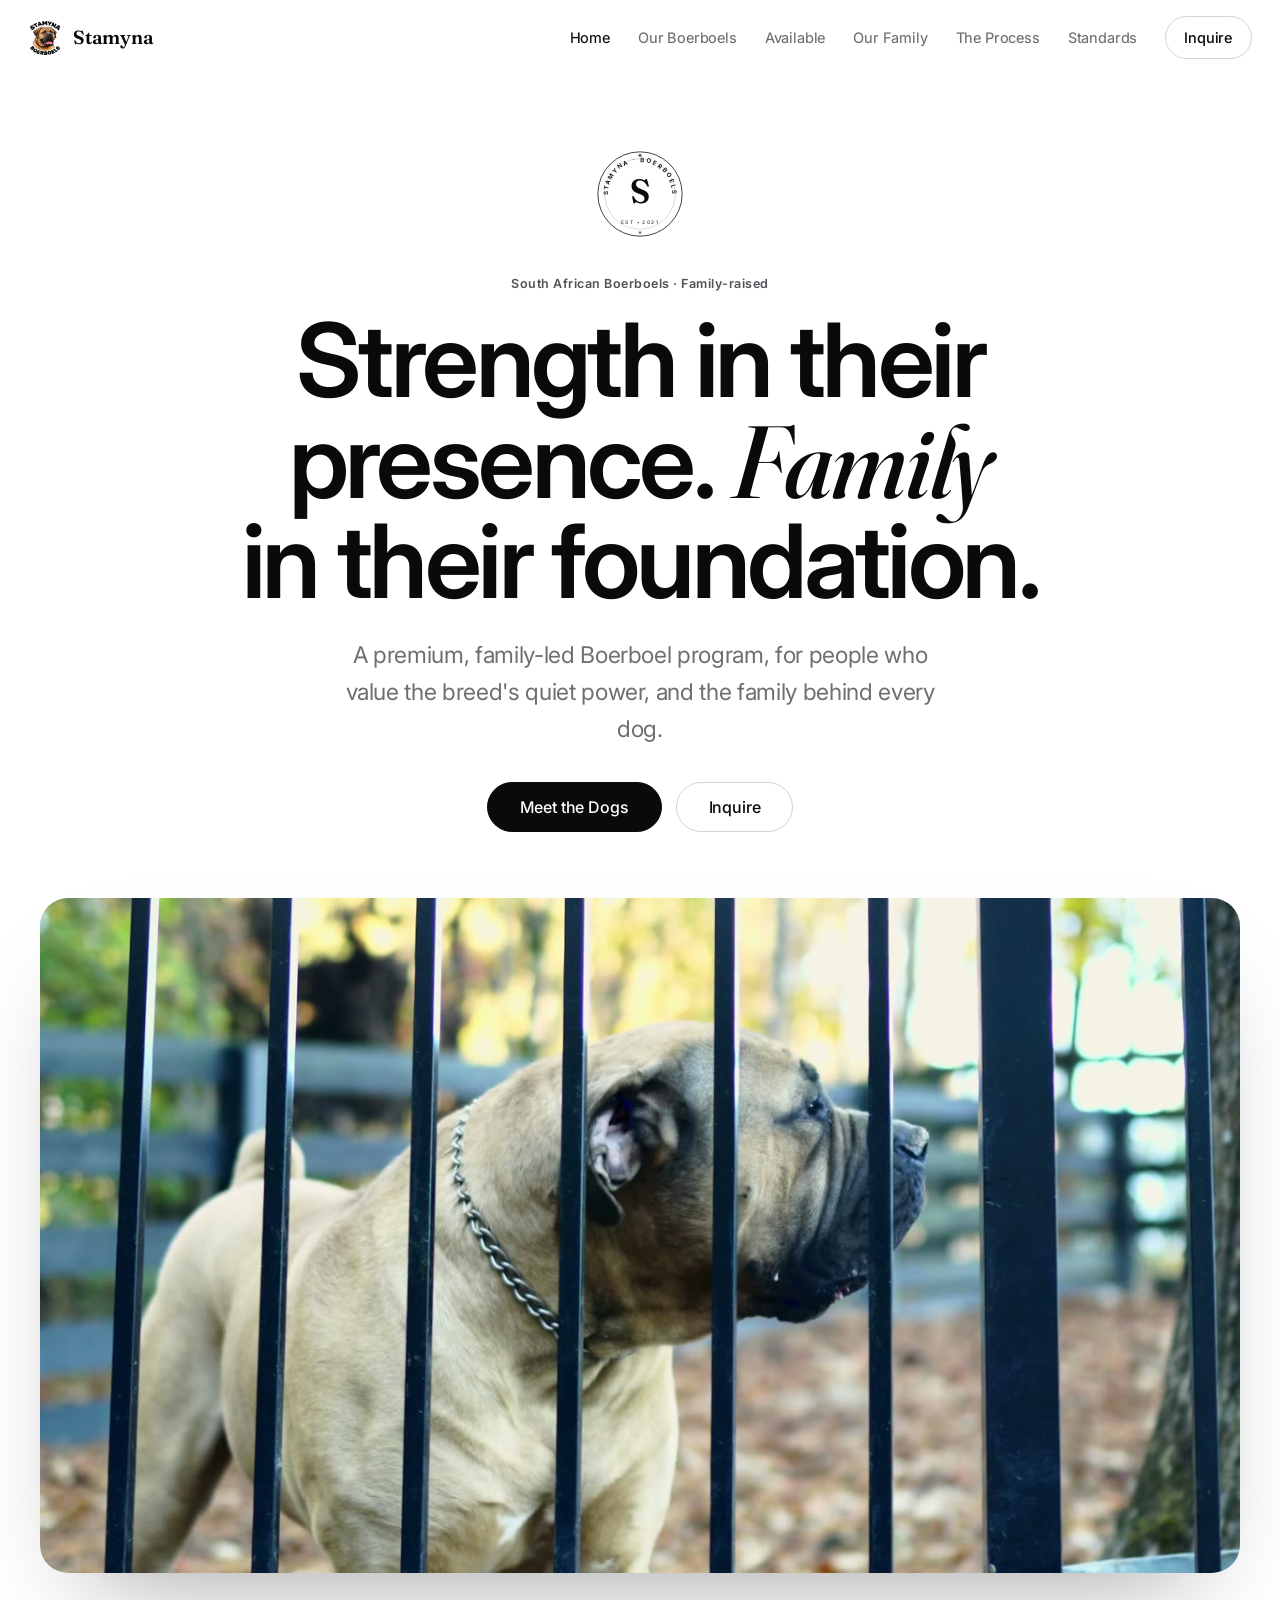
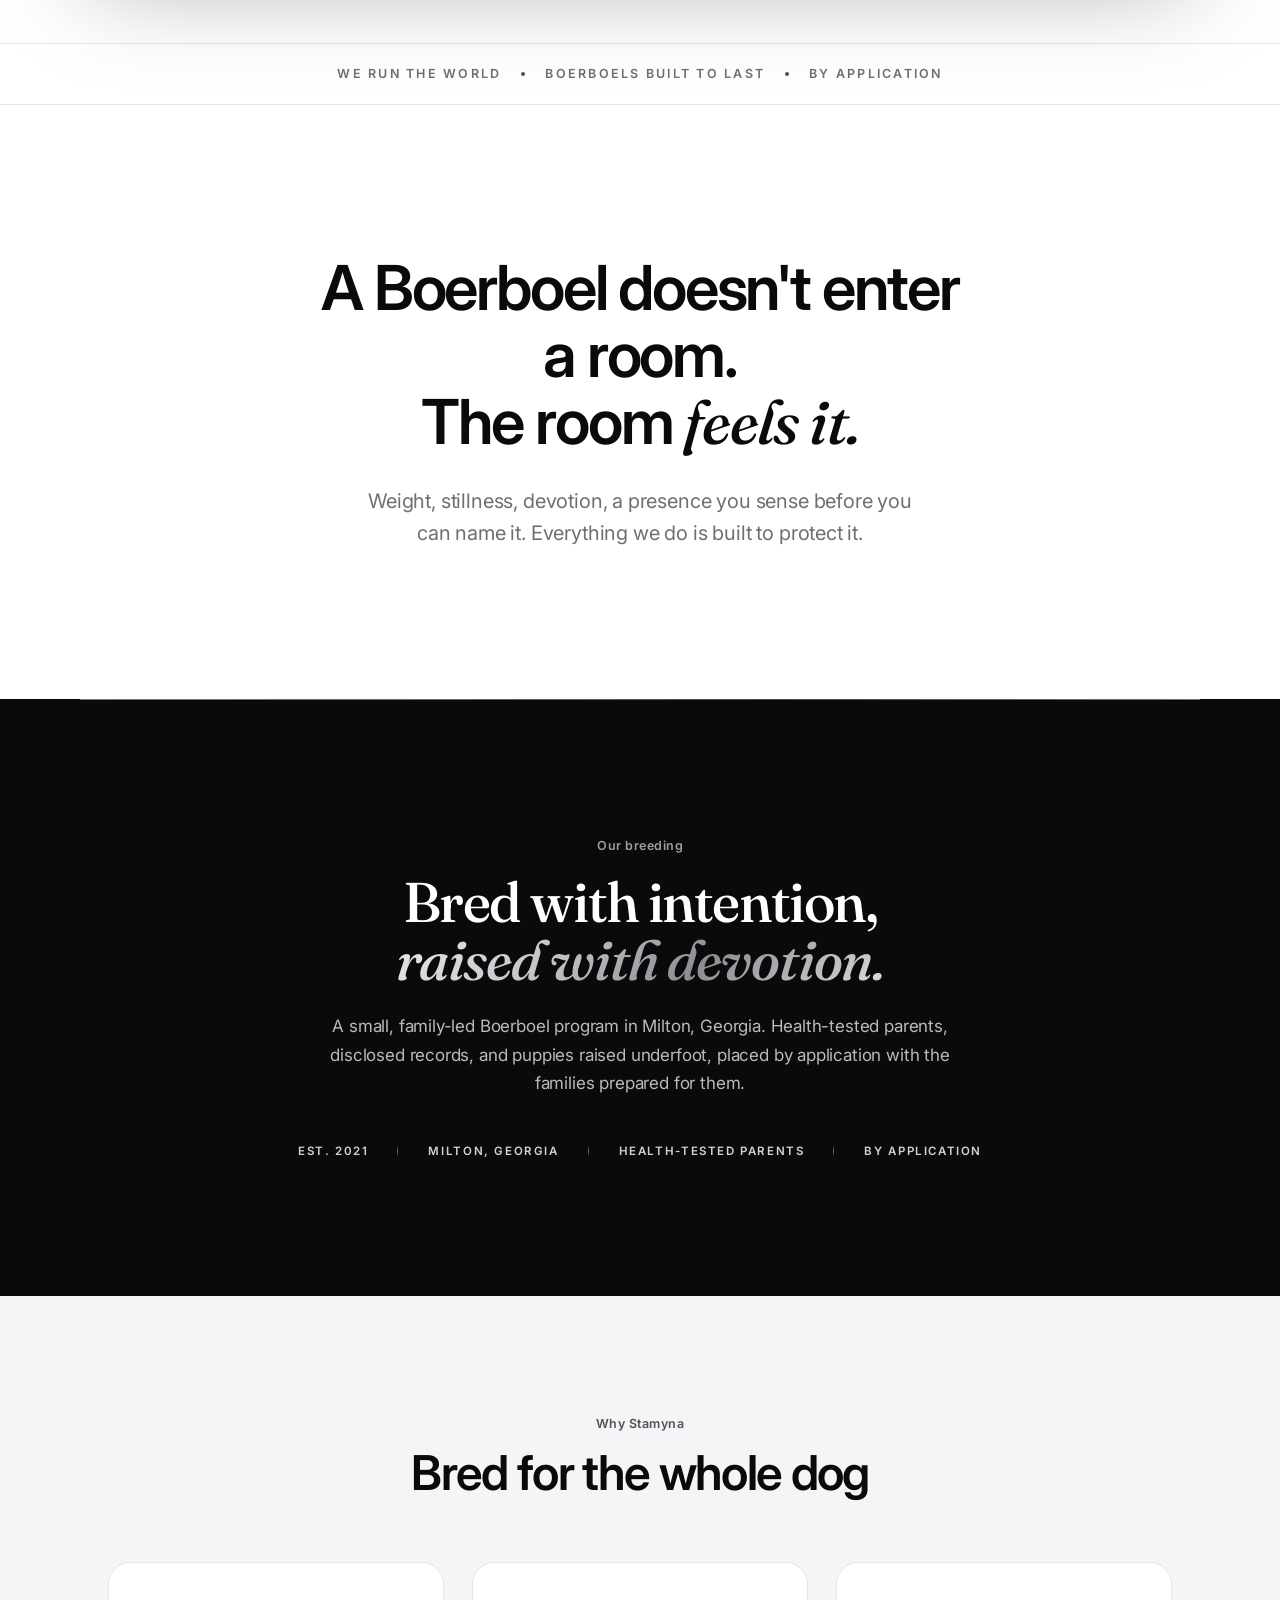
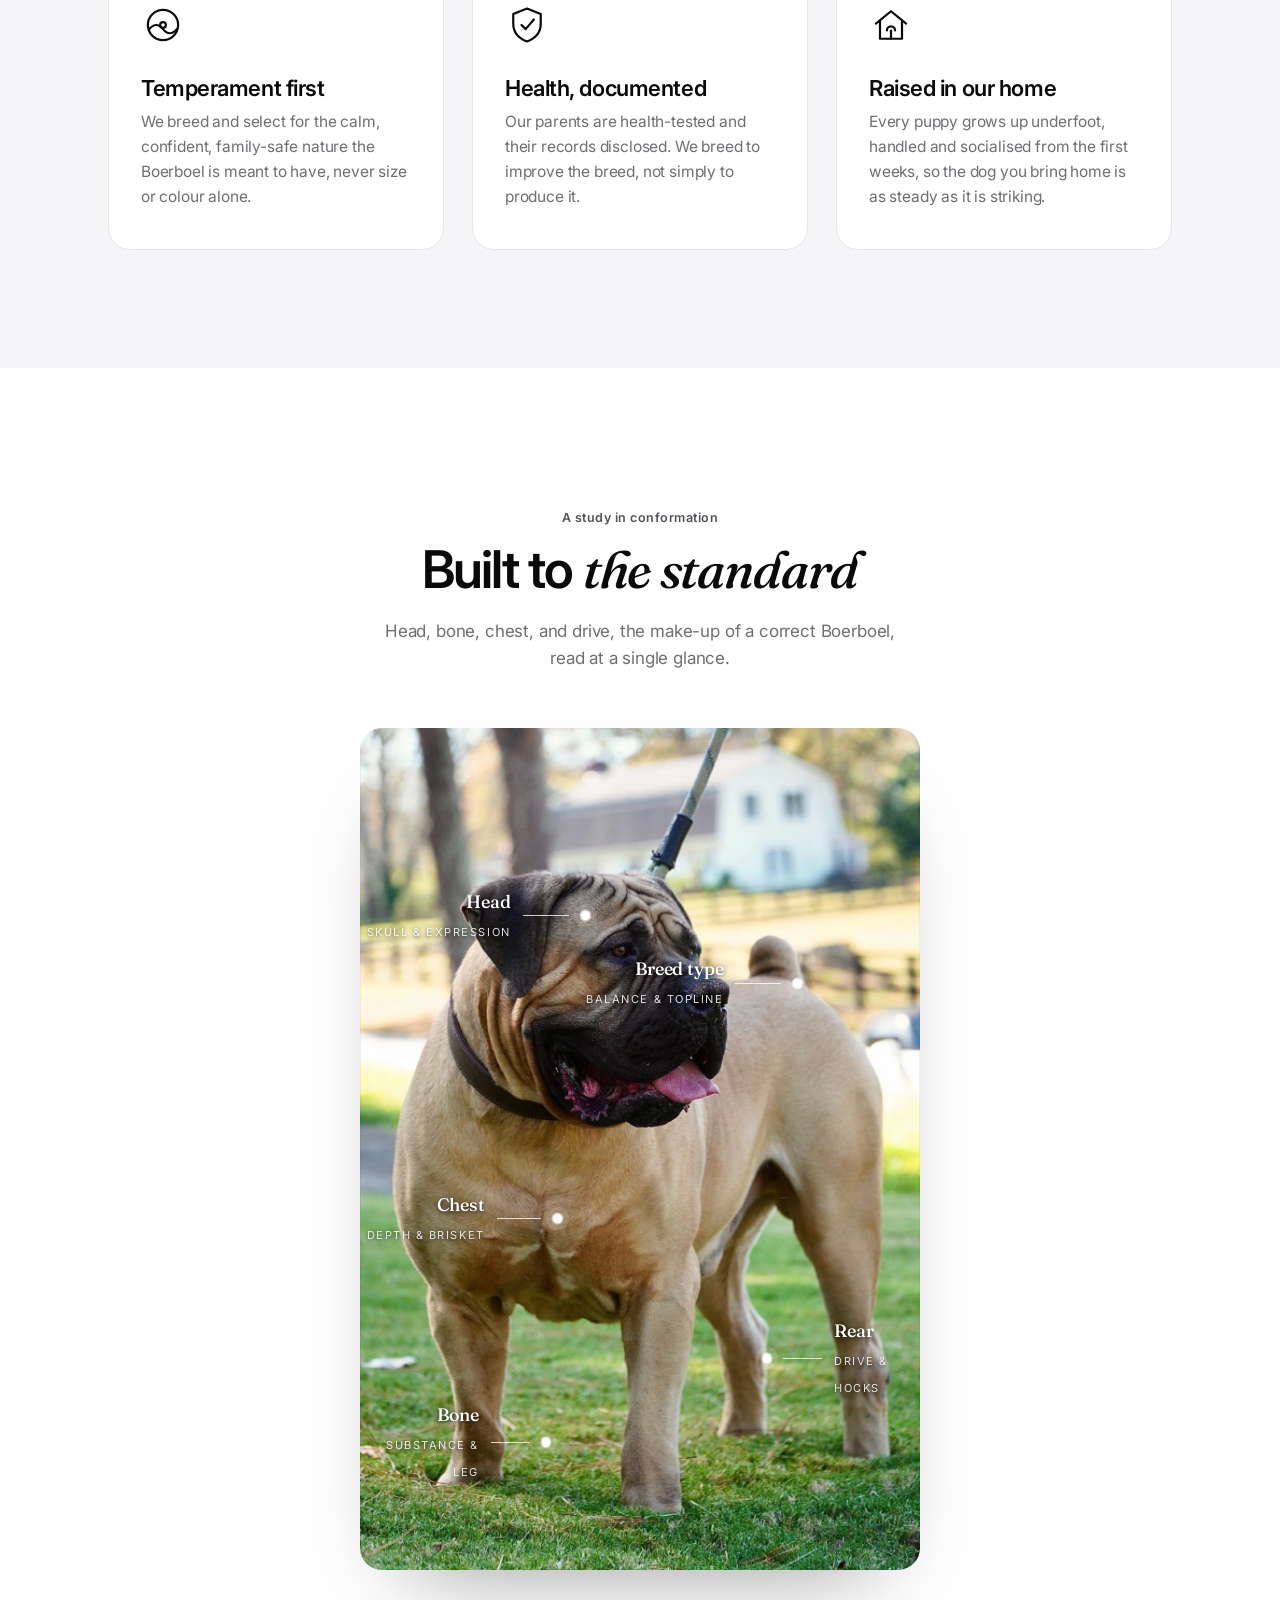
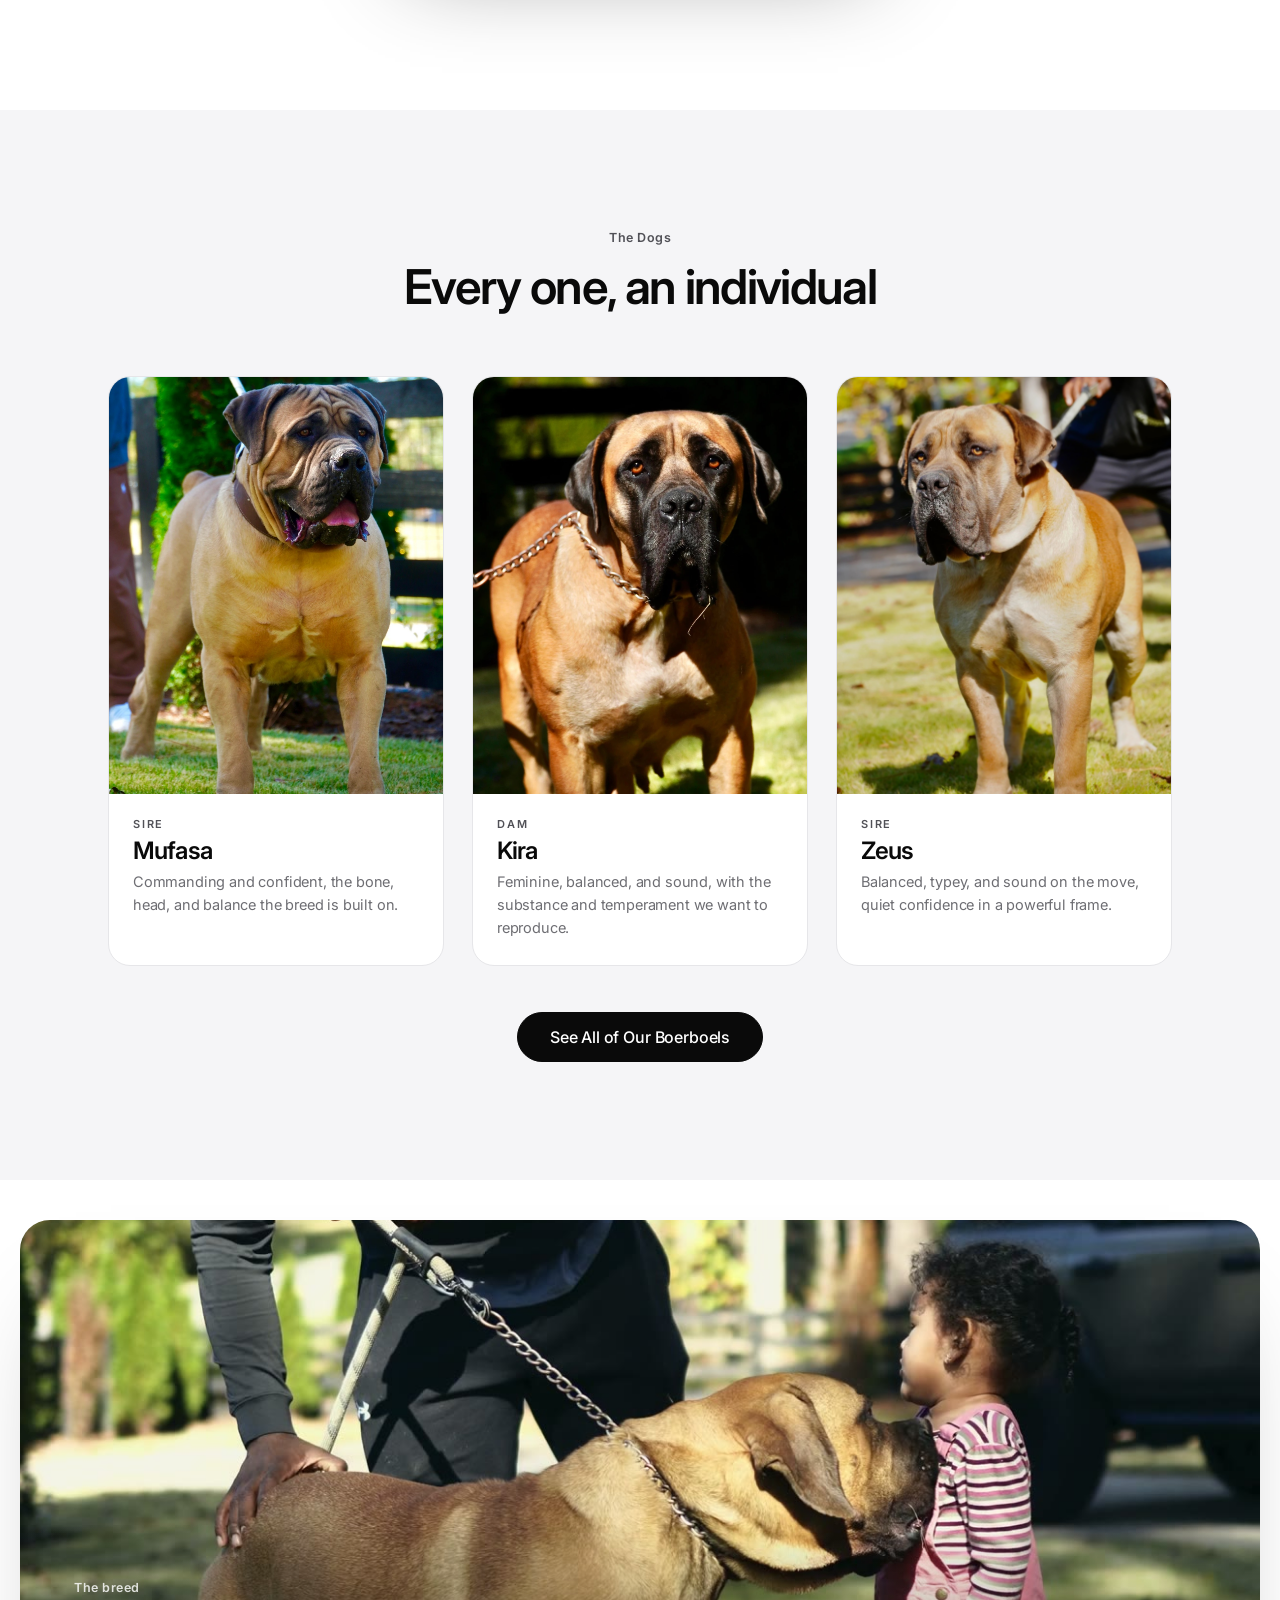
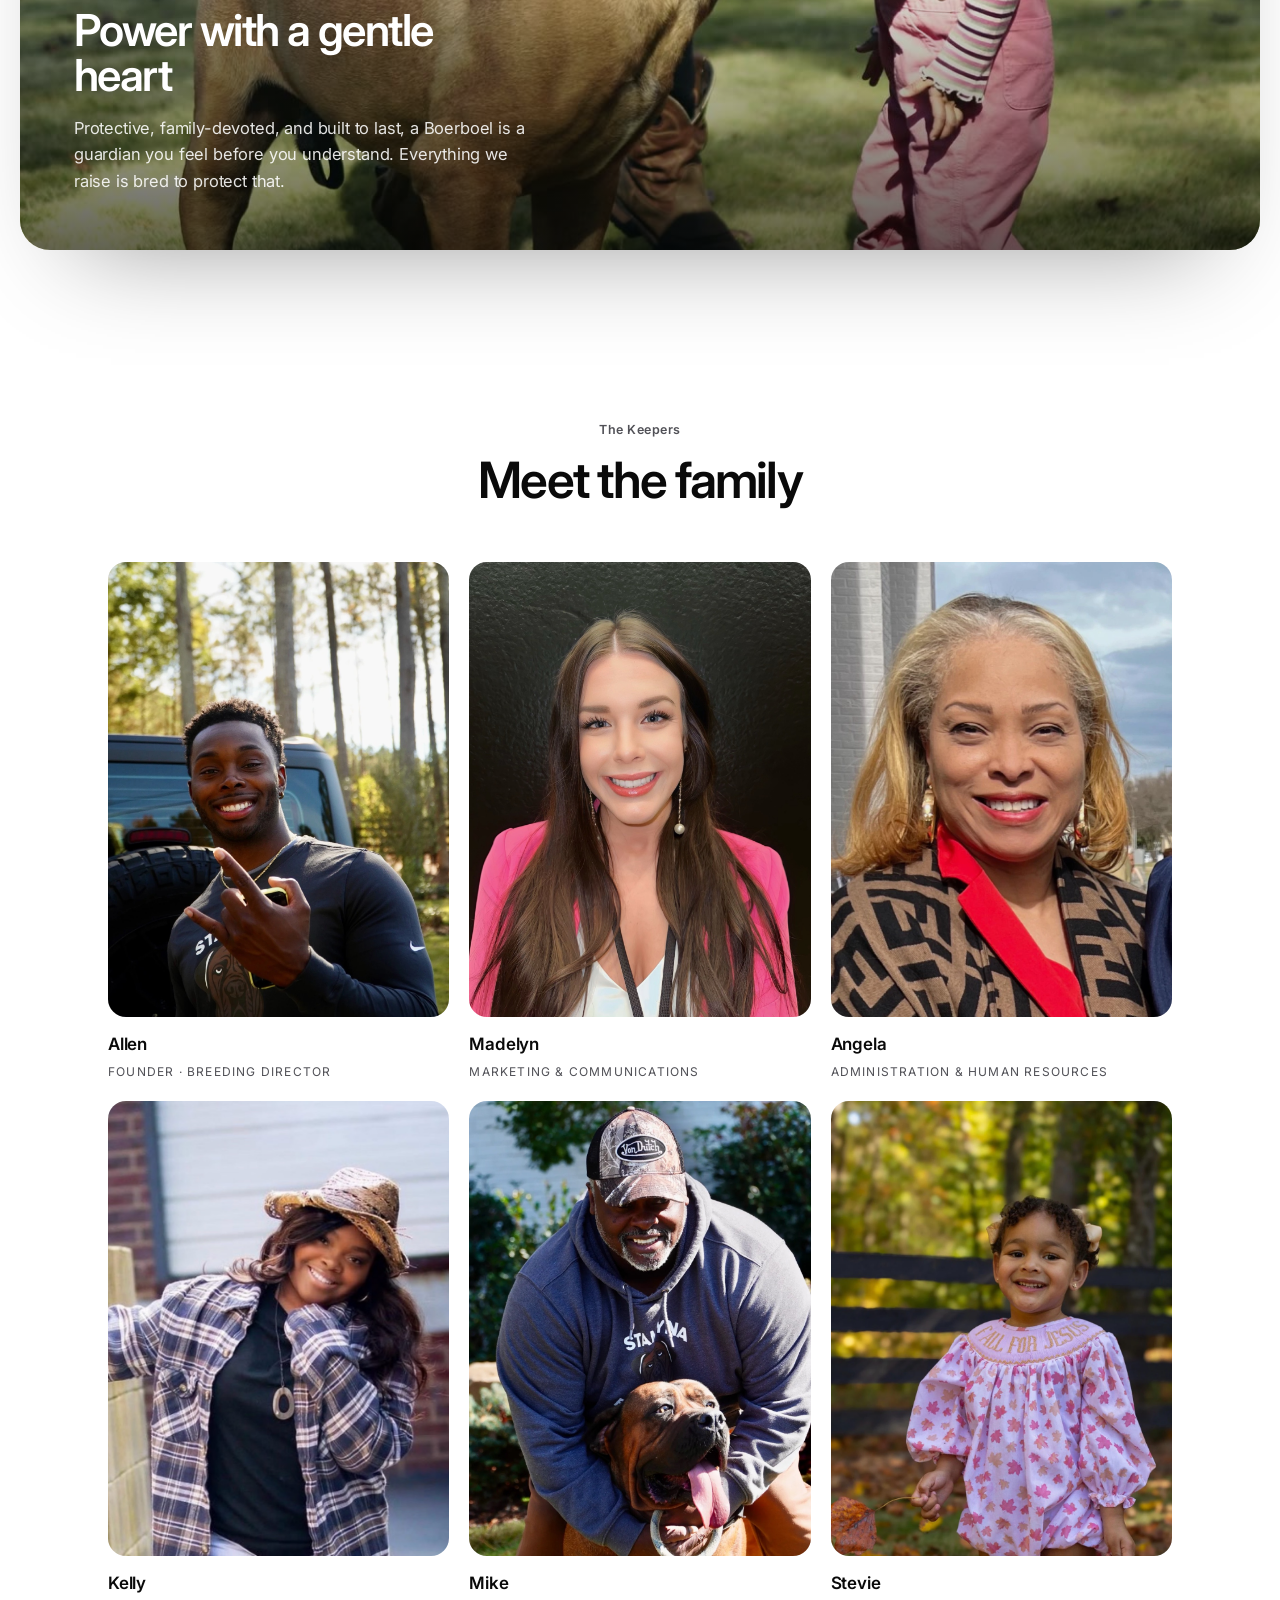
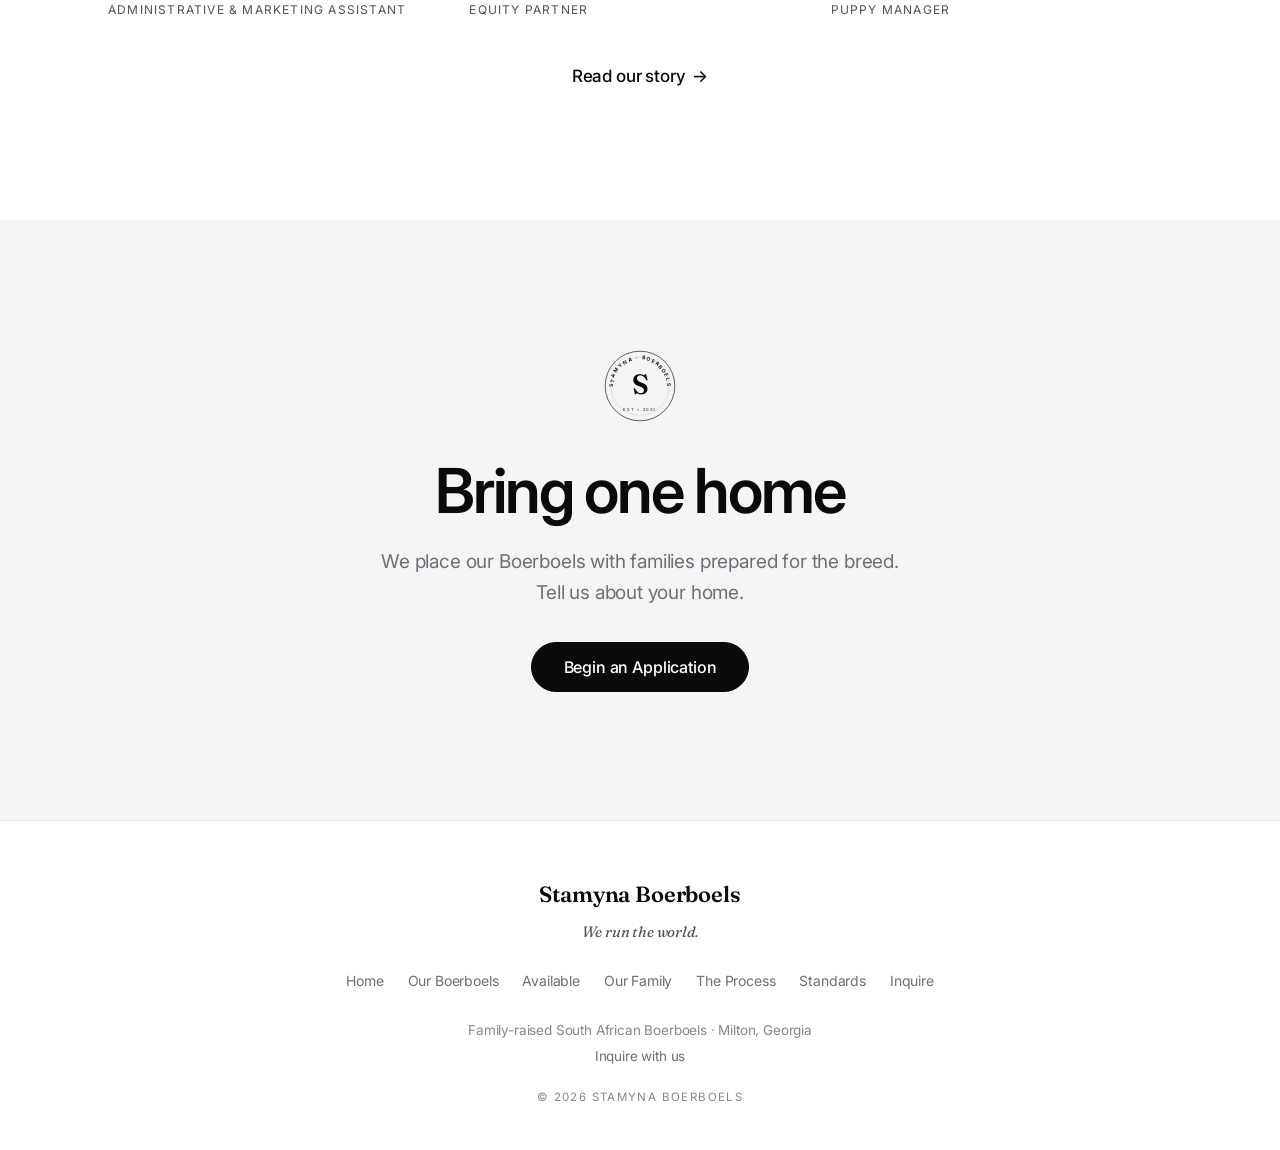
==== commit 9940dcbc: "Home: new 'gentle heart' breed-band clip (child + Boerboel); add dark breeding banner above pillars;" ====
--- a/index.html
+++ b/index.html
@@ -11,7 +11,7 @@
 <link rel="icon" type="image/png" href="img/logo-mark.png">
 <link rel="preconnect" href="https://fonts.googleapis.com"><link rel="preconnect" href="https://fonts.gstatic.com" crossorigin>
 <link href="https://fonts.googleapis.com/css2?family=Fraunces:ital,opsz,wght@0,9..144,400;0,9..144,500;0,9..144,600;1,9..144,500&family=Inter:wght@300;400;500;600;700;800&display=swap" rel="stylesheet">
-<link rel="stylesheet" href="site.css?v=18">
+<link rel="stylesheet" href="site.css?v=19">
 </head>
 <body>
 
@@ -65,6 +65,19 @@
     <p>Weight, stillness, devotion, a presence you sense before you can name it. Everything we do is built to protect it.</p>
   </div></section>
 
+  <!-- BREEDING BANNER -->
+  <section class="breedban">
+    <span class="bb-rule" aria-hidden="true"></span>
+    <div class="wrap reveal">
+      <span class="eyebrow">Our breeding</span>
+      <h2>Bred with intention,<br><em>raised with devotion.</em></h2>
+      <p>A small, family-led Boerboel program in Milton, Georgia. Health-tested parents, disclosed records, and puppies raised underfoot, placed by application with the families prepared for them.</p>
+      <div class="creds">
+        <span>Est. 2021</span><span>Milton, Georgia</span><span>Health-tested parents</span><span>By application</span>
+      </div>
+    </div>
+  </section>
+
   <!-- PILLARS -->
   <section class="pillars"><div class="wrap">
     <div class="hd reveal"><span class="eyebrow">Why Stamyna</span><h2>Bred for the whole dog</h2></div>
@@ -117,8 +130,8 @@
 
   <!-- CINEMATIC BAND -->
   <section class="band"><div class="f reveal">
-    <video autoplay muted loop playsinline preload="metadata" poster="vid/dog-on-lawn.jpg?v=3" aria-label="A Stamyna Boerboel being walked across the lawn">
-      <source src="vid/dog-on-lawn.mp4?v=3" type="video/mp4"></video>
+    <video autoplay muted loop playsinline preload="metadata" poster="vid/breed-gentle.jpg?v=1" aria-label="A Stamyna Boerboel gently greeting a young child" style="object-position:center 42%">
+      <source src="vid/breed-gentle.mp4?v=1" type="video/mp4"></video>
     <div class="cap">
       <span class="eyebrow">The breed</span>
       <h2>Power with a gentle heart</h2>
--- a/site.css
+++ b/site.css
@@ -233,6 +233,19 @@
 .band .cap p{color:rgba(255,255,255,.88);max-width:46ch;margin:16px 0 0;font-size:16.5px}
 @media(max-width:620px){.band .cap{padding:30px 26px}}
 
+/* --- breeding statement banner --- */
+.breedban{position:relative;background:var(--ink);color:#fff;overflow:hidden}
+.breedban .bb-rule{position:absolute;left:50%;top:0;transform:translateX(-50%);width:min(1120px,88%);height:1px;background:var(--silver);opacity:.5}
+.breedban .wrap{position:relative;z-index:2;text-align:center;padding:clamp(76px,11vw,132px) 0}
+.breedban .eyebrow{color:rgba(255,255,255,.6)}
+.breedban h2{font-family:var(--serif);font-weight:500;letter-spacing:-.025em;font-size:clamp(30px,5vw,56px);line-height:1.05;margin:14px auto 0;max-width:22ch}
+.breedban h2 em{font-style:italic;background:var(--silver);-webkit-background-clip:text;background-clip:text;-webkit-text-fill-color:transparent;color:transparent}
+.breedban p{color:rgba(255,255,255,.72);max-width:58ch;margin:22px auto 0;font-size:clamp(15px,1.5vw,17px);line-height:1.68}
+.breedban .creds{display:flex;flex-wrap:wrap;justify-content:center;align-items:center;margin:40px auto 0}
+.breedban .creds span{font-size:11.5px;font-weight:600;letter-spacing:.14em;text-transform:uppercase;color:rgba(255,255,255,.82);padding:4px clamp(14px,2.6vw,30px);position:relative}
+.breedban .creds span:not(:last-child)::after{content:"";position:absolute;right:0;top:50%;transform:translateY(-50%);width:1px;height:12px;background:linear-gradient(180deg,transparent,rgba(255,255,255,.42),transparent)}
+@media(max-width:620px){.breedban .creds span:not(:last-child)::after{display:none}}
+
 /* --- steps (process) --- */
 .steps{display:grid;grid-template-columns:repeat(4,1fr);gap:28px}
 .step{text-align:center;padding:0 8px}
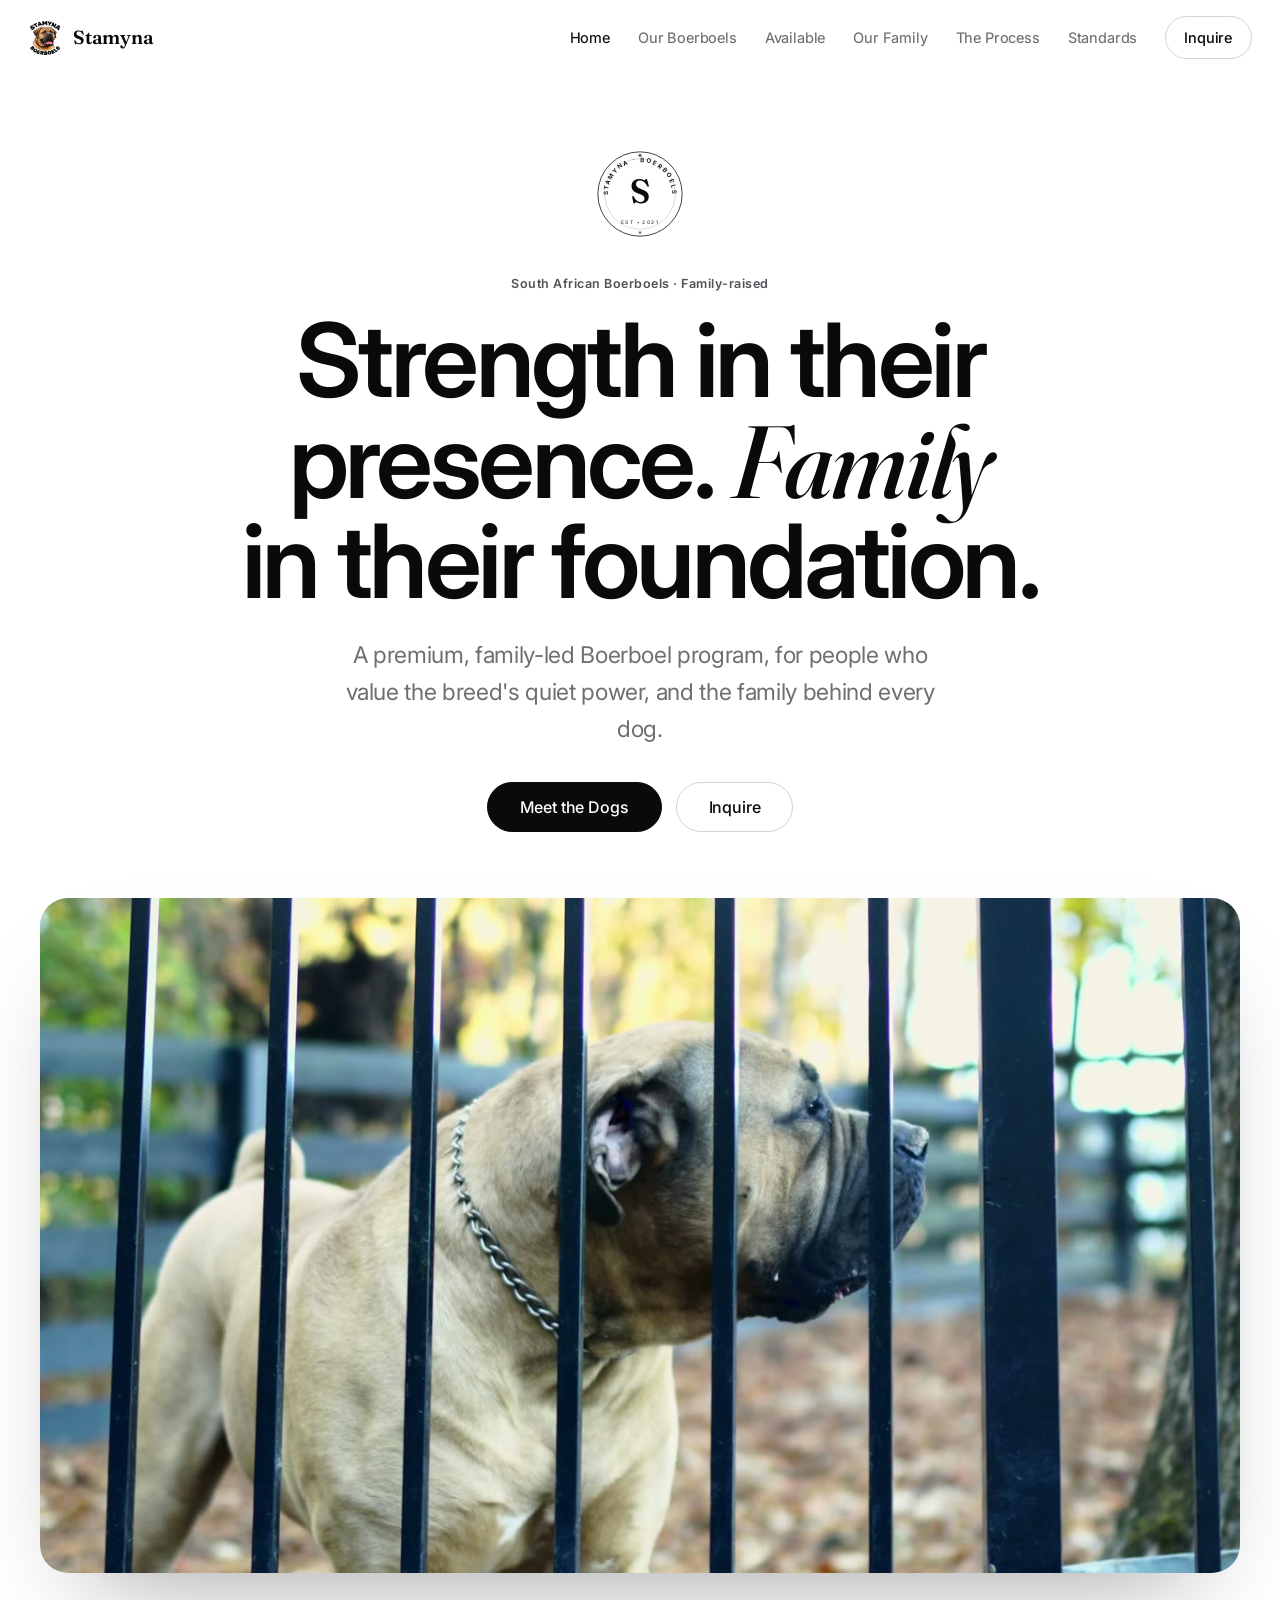
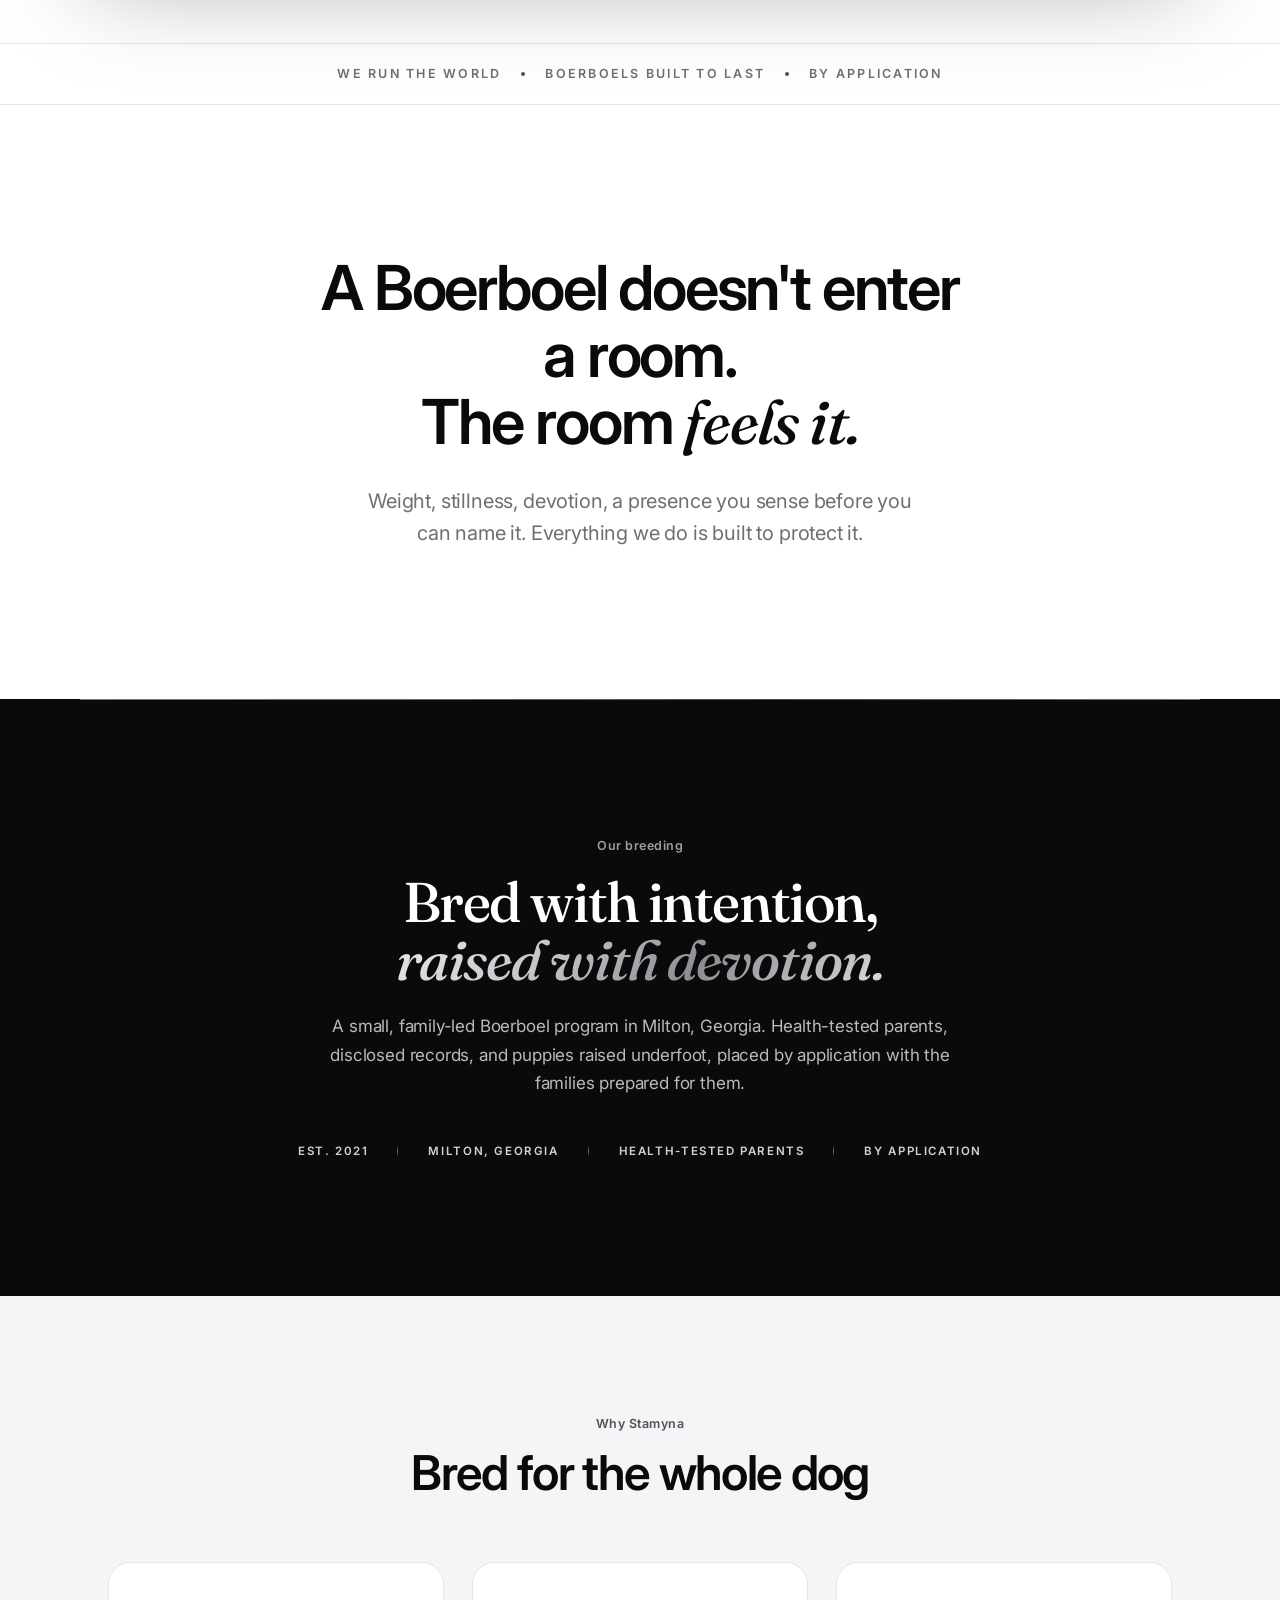
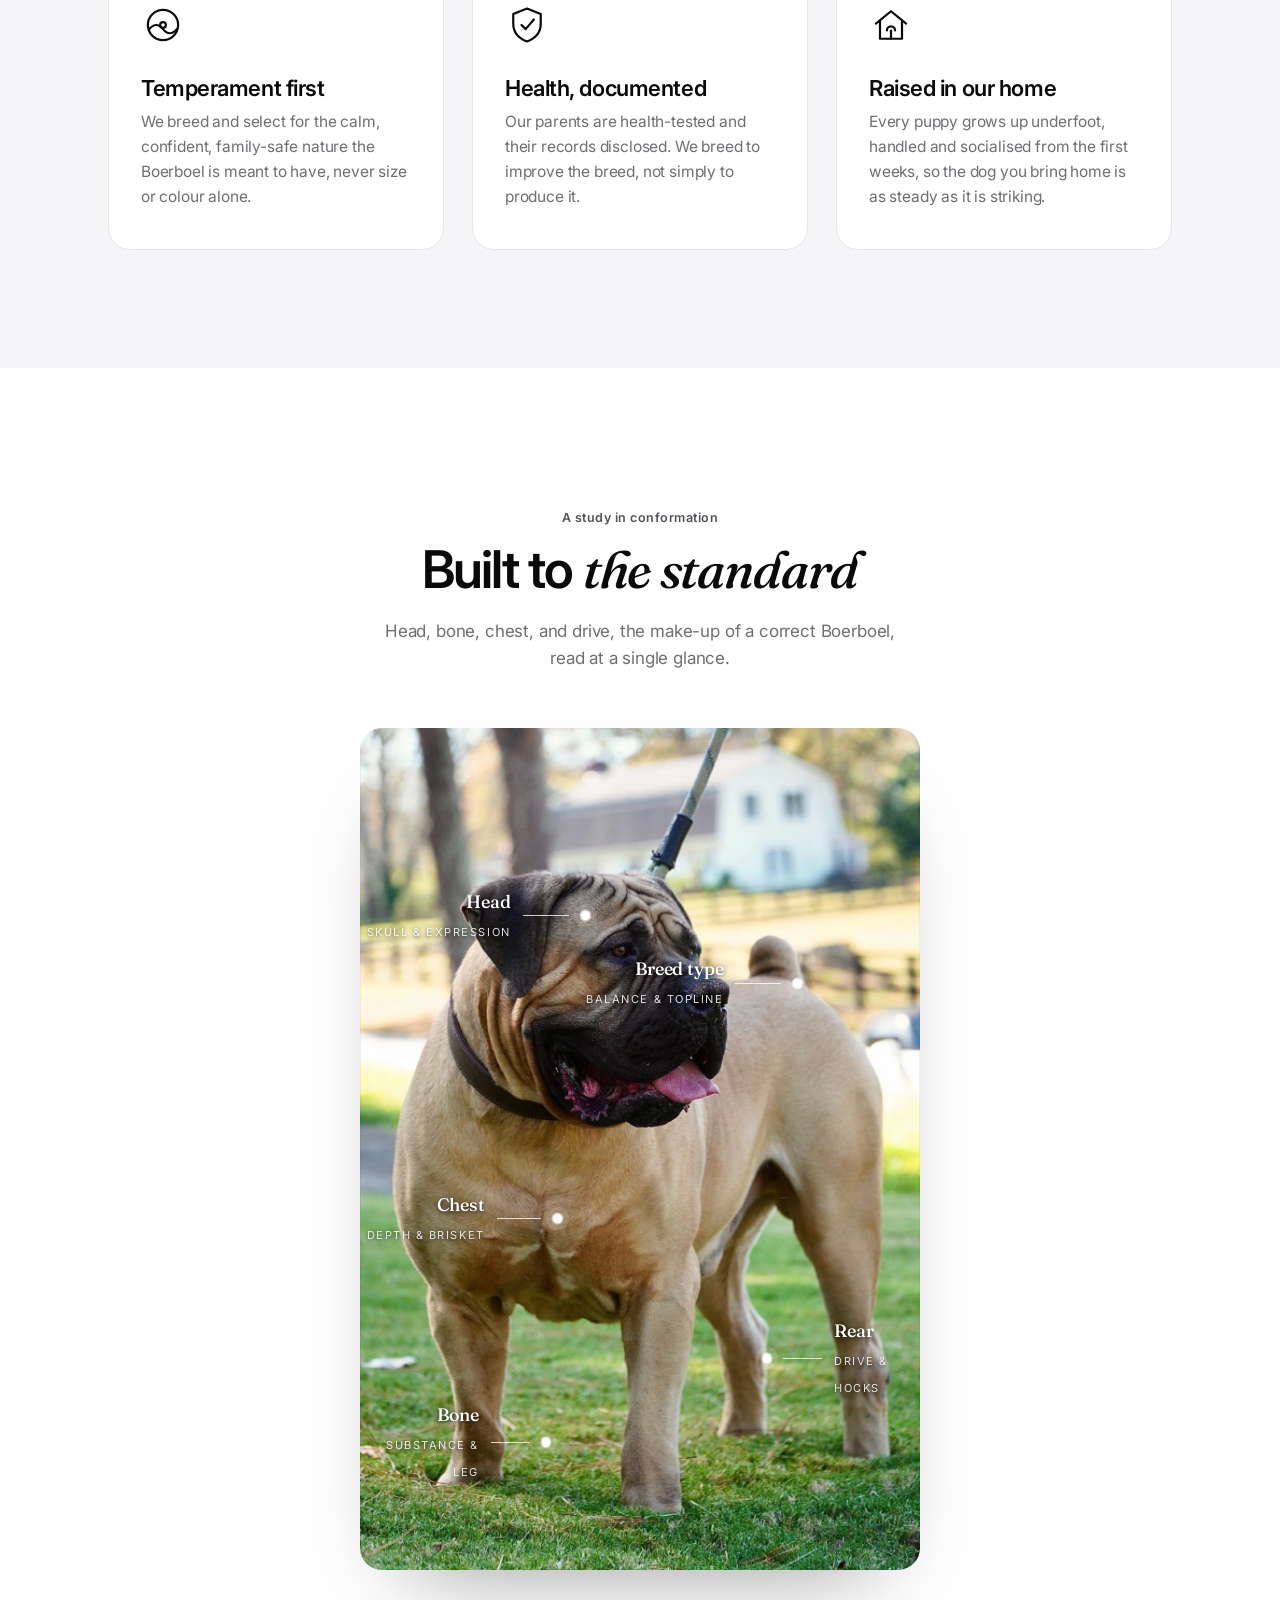
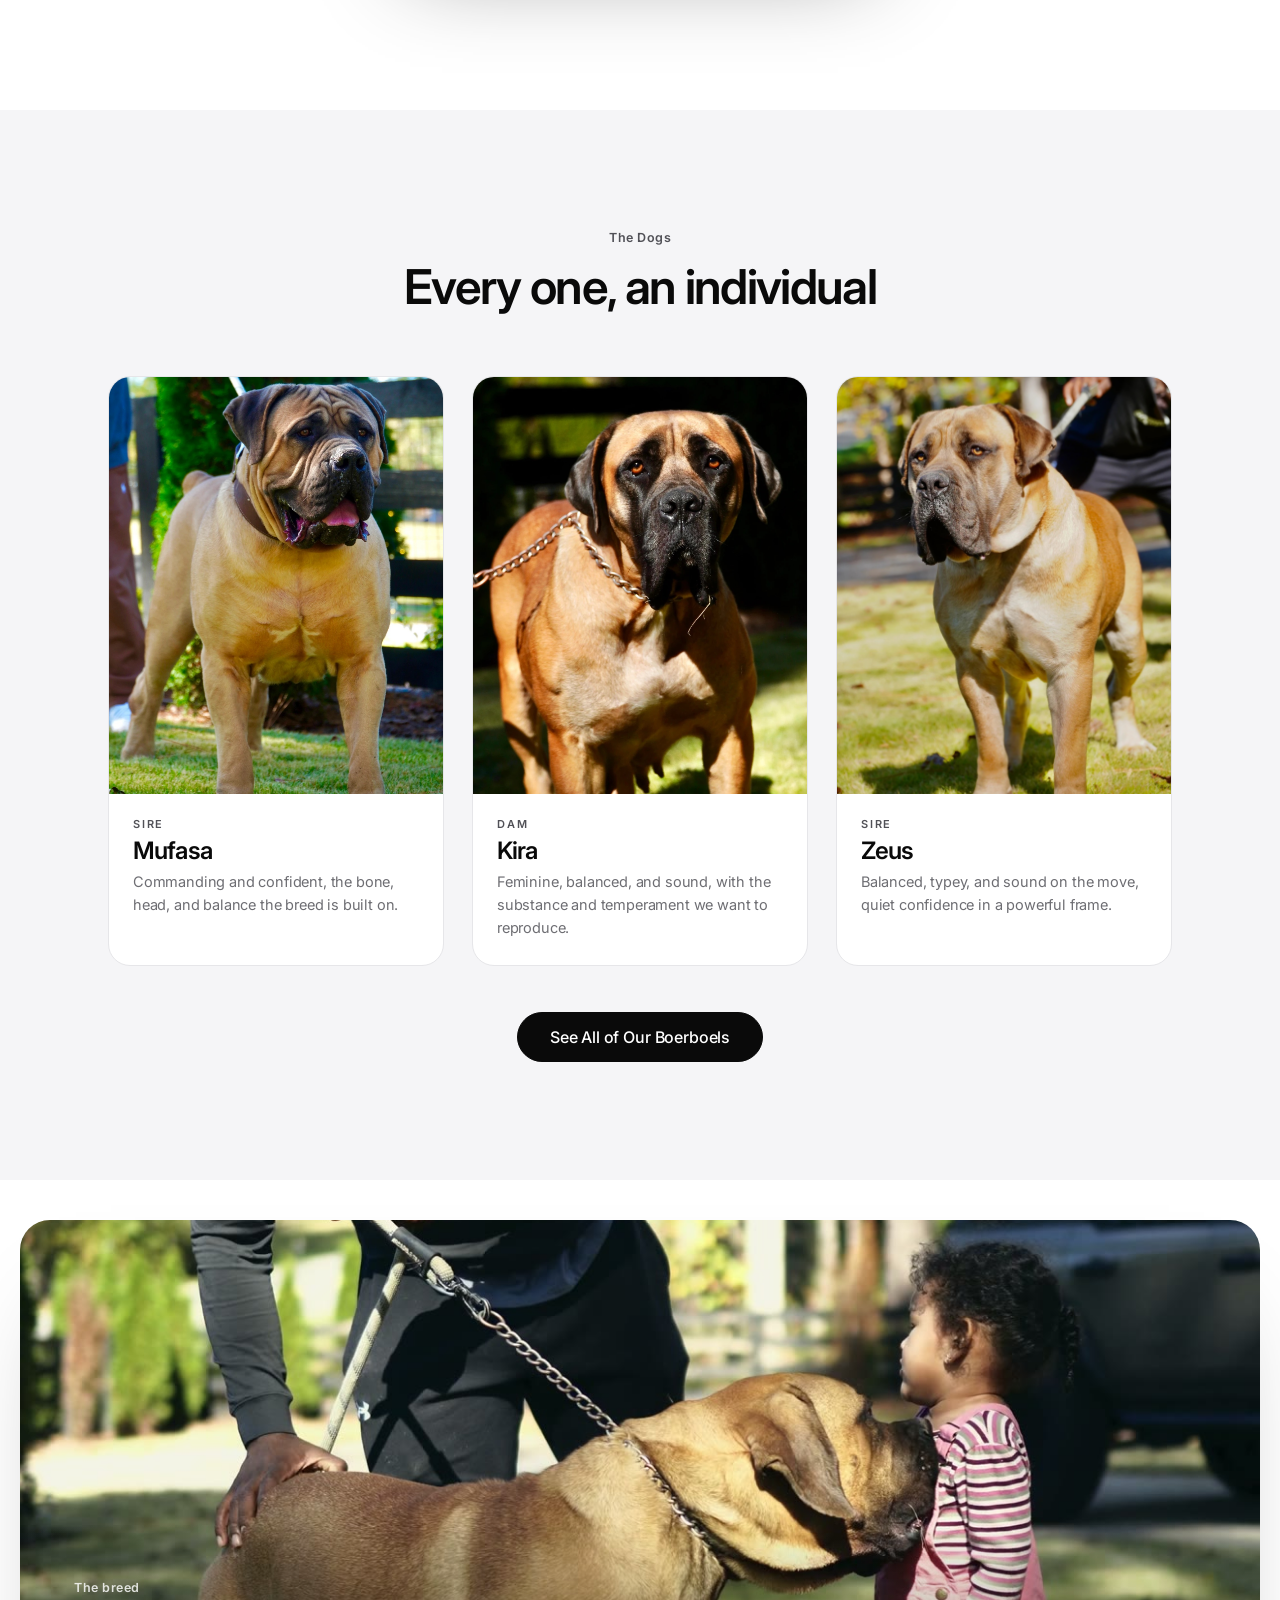
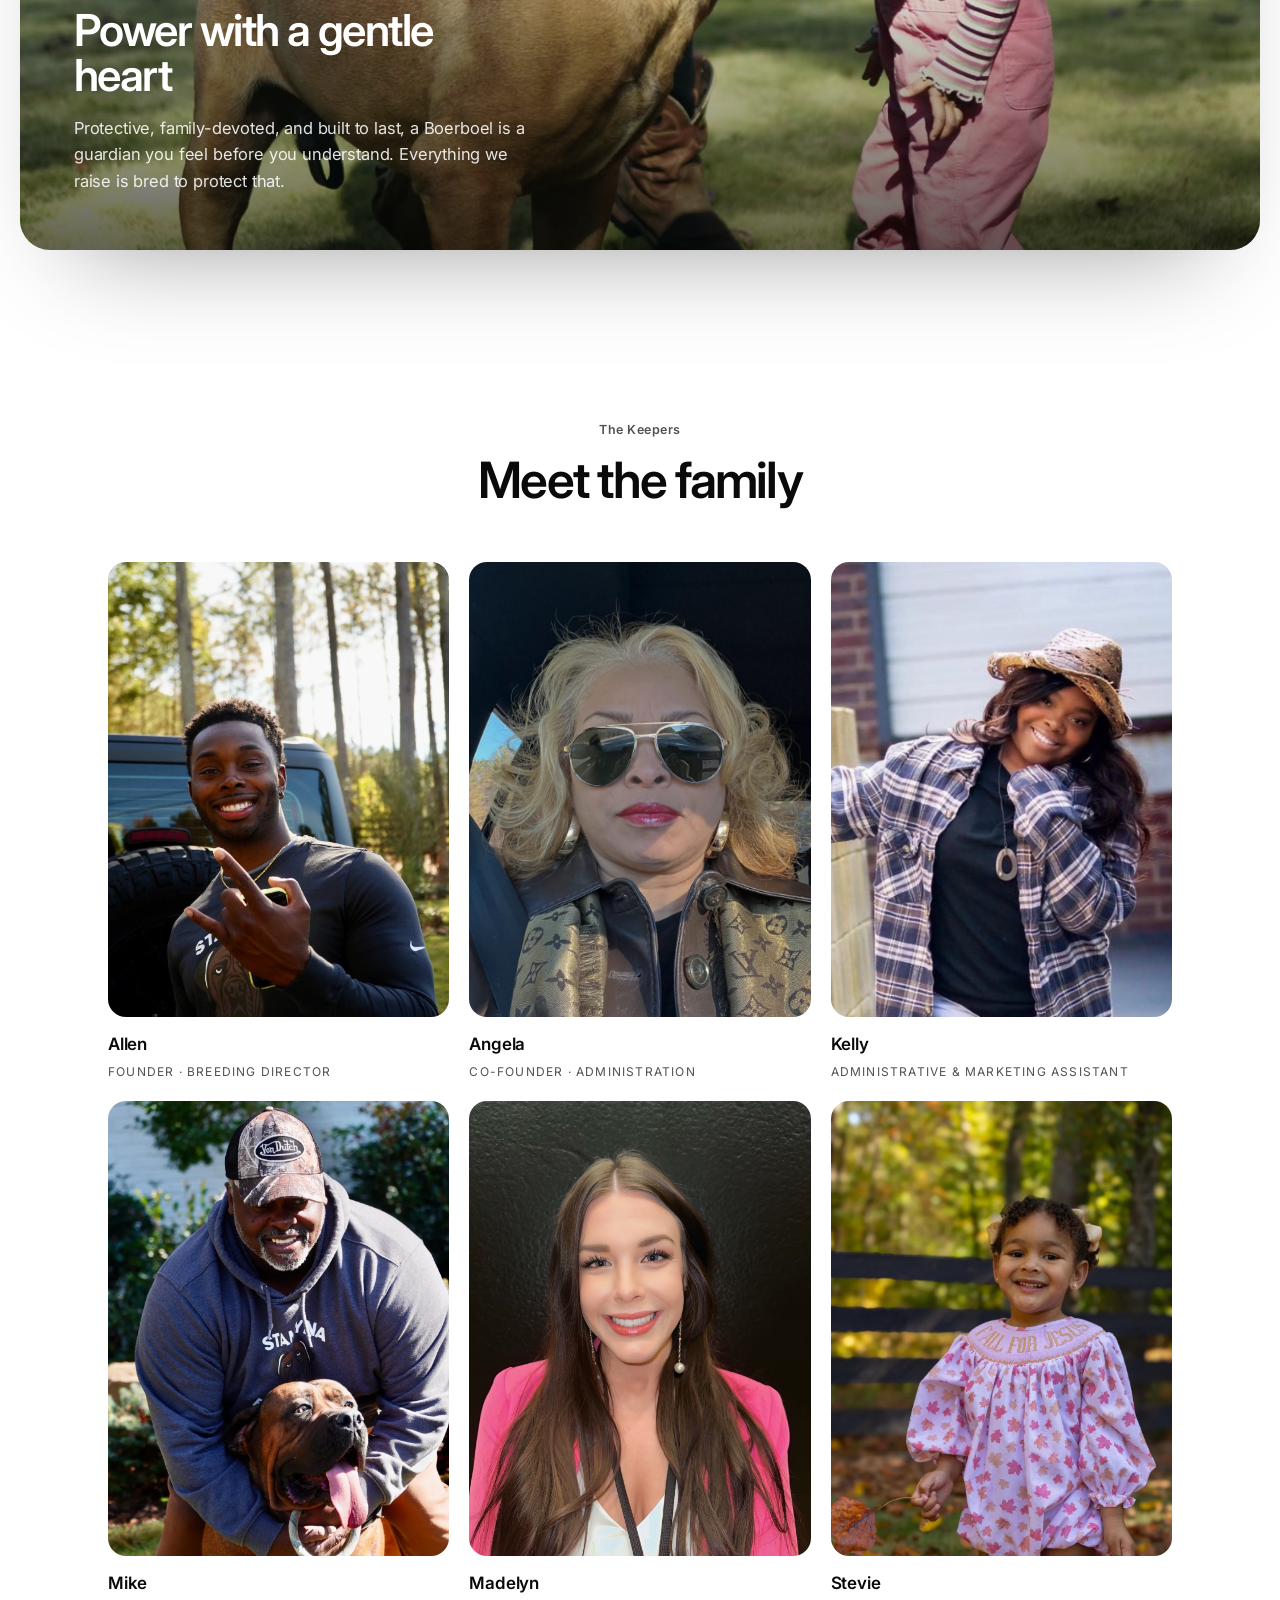
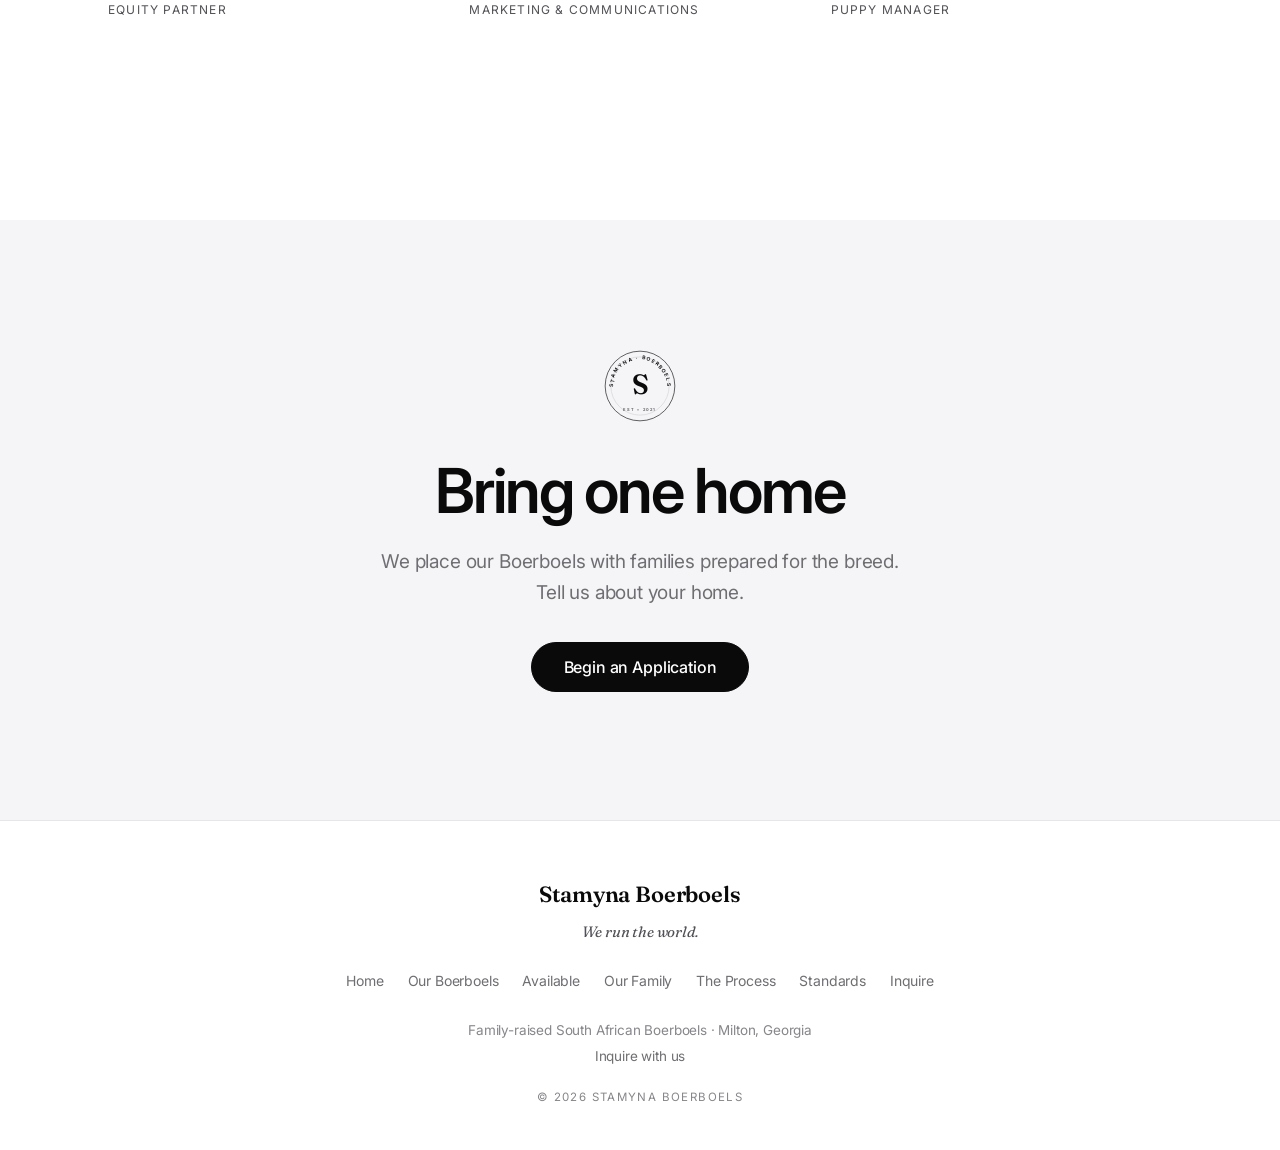
==== commit 58b4bf9b: "Family: new Angela photo, order Allen · Angela · Kelly · Mike · Madelyn · Stevie - Replace img/angel" ====
--- a/index.html
+++ b/index.html
@@ -143,11 +143,11 @@
   <section class="fam-home"><div class="wrap">
     <div class="hd reveal"><span class="eyebrow">The Keepers</span><h2>Meet the family</h2></div>
     <div class="fgrid">
-      <div class="fcard reveal"><figure><img src="img/founder.jpg" alt="Allen"></figure><div class="nm">Allen</div><div class="ro">Founder · Breeding Director</div></div>
-      <div class="fcard reveal d1"><figure><img src="img/madelyn.jpg?2" alt="Madelyn"></figure><div class="nm">Madelyn</div><div class="ro">Marketing &amp; Communications</div></div>
-      <div class="fcard reveal d2"><figure><img src="img/angela.jpg" alt="Angela"></figure><div class="nm">Angela</div><div class="ro">Administration &amp; Human Resources</div></div>
-      <div class="fcard reveal d3"><figure><img src="img/kelly.jpg?2" alt="Kelly"></figure><div class="nm">Kelly</div><div class="ro">Administrative &amp; Marketing Assistant</div></div>
-      <div class="fcard reveal d4"><figure><img src="img/mike.jpg" alt="Mike"></figure><div class="nm">Mike</div><div class="ro">Equity Partner</div></div>
+      <div class="fcard reveal"><figure><img src="img/founder.jpg" alt="Allen"></figure><div class="nm">Allen</div><div class="ro">Founder &middot; Breeding Director</div></div>
+      <div class="fcard reveal d1"><figure><img src="img/angela.jpg?3" alt="Angela"></figure><div class="nm">Angela</div><div class="ro">Co-Founder &middot; Administration</div></div>
+      <div class="fcard reveal d2"><figure><img src="img/kelly.jpg?2" alt="Kelly"></figure><div class="nm">Kelly</div><div class="ro">Administrative &amp; Marketing Assistant</div></div>
+      <div class="fcard reveal d3"><figure><img src="img/mike.jpg" alt="Mike"></figure><div class="nm">Mike</div><div class="ro">Equity Partner</div></div>
+      <div class="fcard reveal d4"><figure><img src="img/madelyn.jpg?2" alt="Madelyn"></figure><div class="nm">Madelyn</div><div class="ro">Marketing &amp; Communications</div></div>
       <div class="fcard reveal d5"><figure><img src="img/stevie.jpg" alt="Stevie"></figure><div class="nm">Stevie</div><div class="ro">Puppy Manager</div></div>
     </div>
     <div style="text-align:center;margin-top:44px" class="reveal"><a class="tlink" href="story.html">Read our story</a></div>
--- a/site.css
+++ b/site.css
@@ -246,6 +246,12 @@
 .breedban .creds span:not(:last-child)::after{content:"";position:absolute;right:0;top:50%;transform:translateY(-50%);width:1px;height:12px;background:linear-gradient(180deg,transparent,rgba(255,255,255,.42),transparent)}
 @media(max-width:620px){.breedban .creds span:not(:last-child)::after{display:none}}
 
+/* --- application form: section headers + agreement --- */
+.formwrap .fsec{font-family:var(--serif);font-style:italic;font-size:19px;color:var(--gold-deep);margin:34px 0 16px;padding-bottom:11px;border-bottom:1px solid var(--line)}
+.formwrap .fsec:first-of-type{margin-top:2px}
+.formwrap .fcheck{display:flex;gap:11px;align-items:flex-start;margin:4px 0 24px;font-size:13.5px;color:var(--ink-2);line-height:1.5;cursor:pointer}
+.formwrap .fcheck input{margin-top:2px;width:16px;height:16px;flex:none;accent-color:var(--ink)}
+
 /* --- steps (process) --- */
 .steps{display:grid;grid-template-columns:repeat(4,1fr);gap:28px}
 .step{text-align:center;padding:0 8px}
@@ -307,9 +313,9 @@
 .lifegrid{display:grid;grid-template-columns:repeat(4,1fr);gap:16px}
 .lifegrid figure{margin:0}
 .framed{border-radius:16px;overflow:hidden;box-shadow:0 24px 50px -36px rgba(0,0,0,.4)}
-.framed img{width:100%;display:block}
-.lifegrid .framed img{aspect-ratio:1/1;object-fit:cover;cursor:pointer;transition:transform .8s var(--ease)}
-.lifegrid .framed:hover img{transform:scale(1.05)}
+.framed img,.framed video{width:100%;display:block}
+.lifegrid .framed img,.lifegrid .framed video{aspect-ratio:1/1;object-fit:cover;cursor:pointer;transition:transform .8s var(--ease)}
+.lifegrid .framed:hover img,.lifegrid .framed:hover video{transform:scale(1.05)}
 @media(max-width:860px){.lifegrid{grid-template-columns:repeat(2,1fr);gap:12px}}
 
 /* --- trust strip --- */
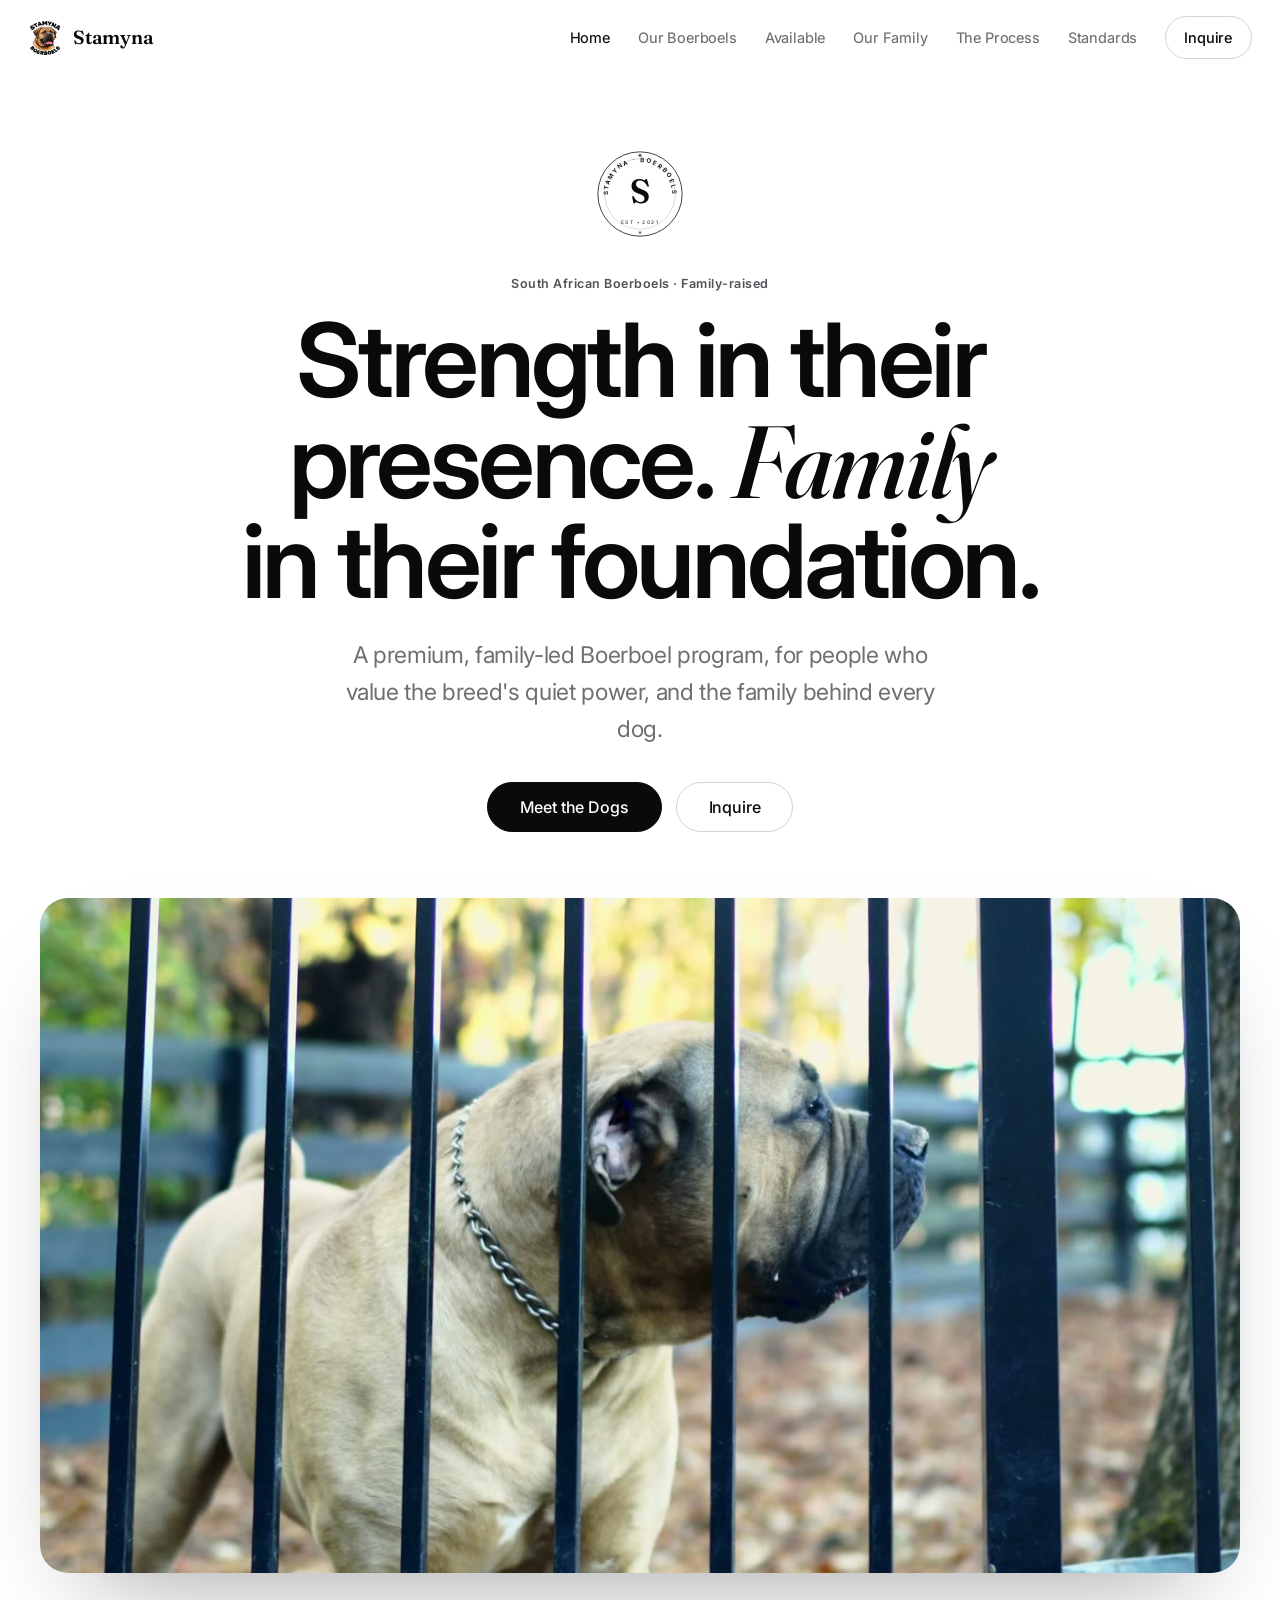
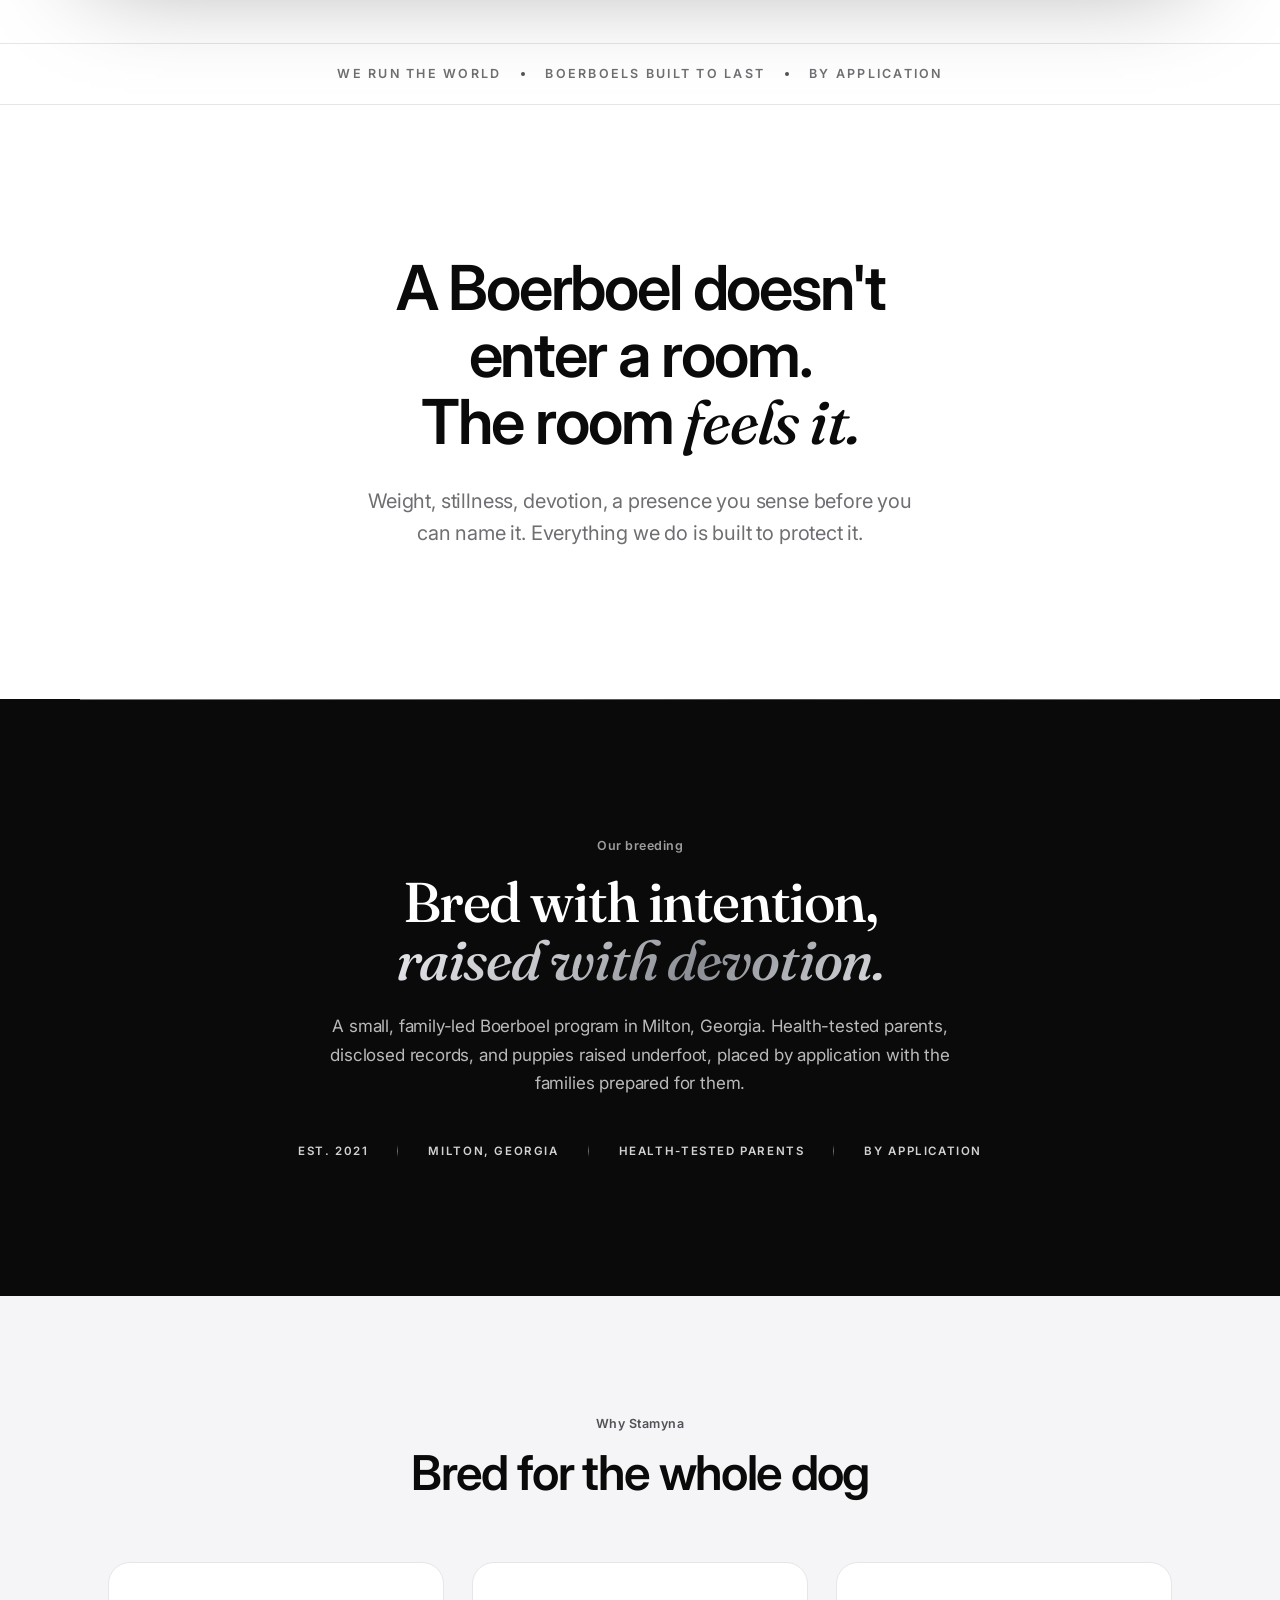
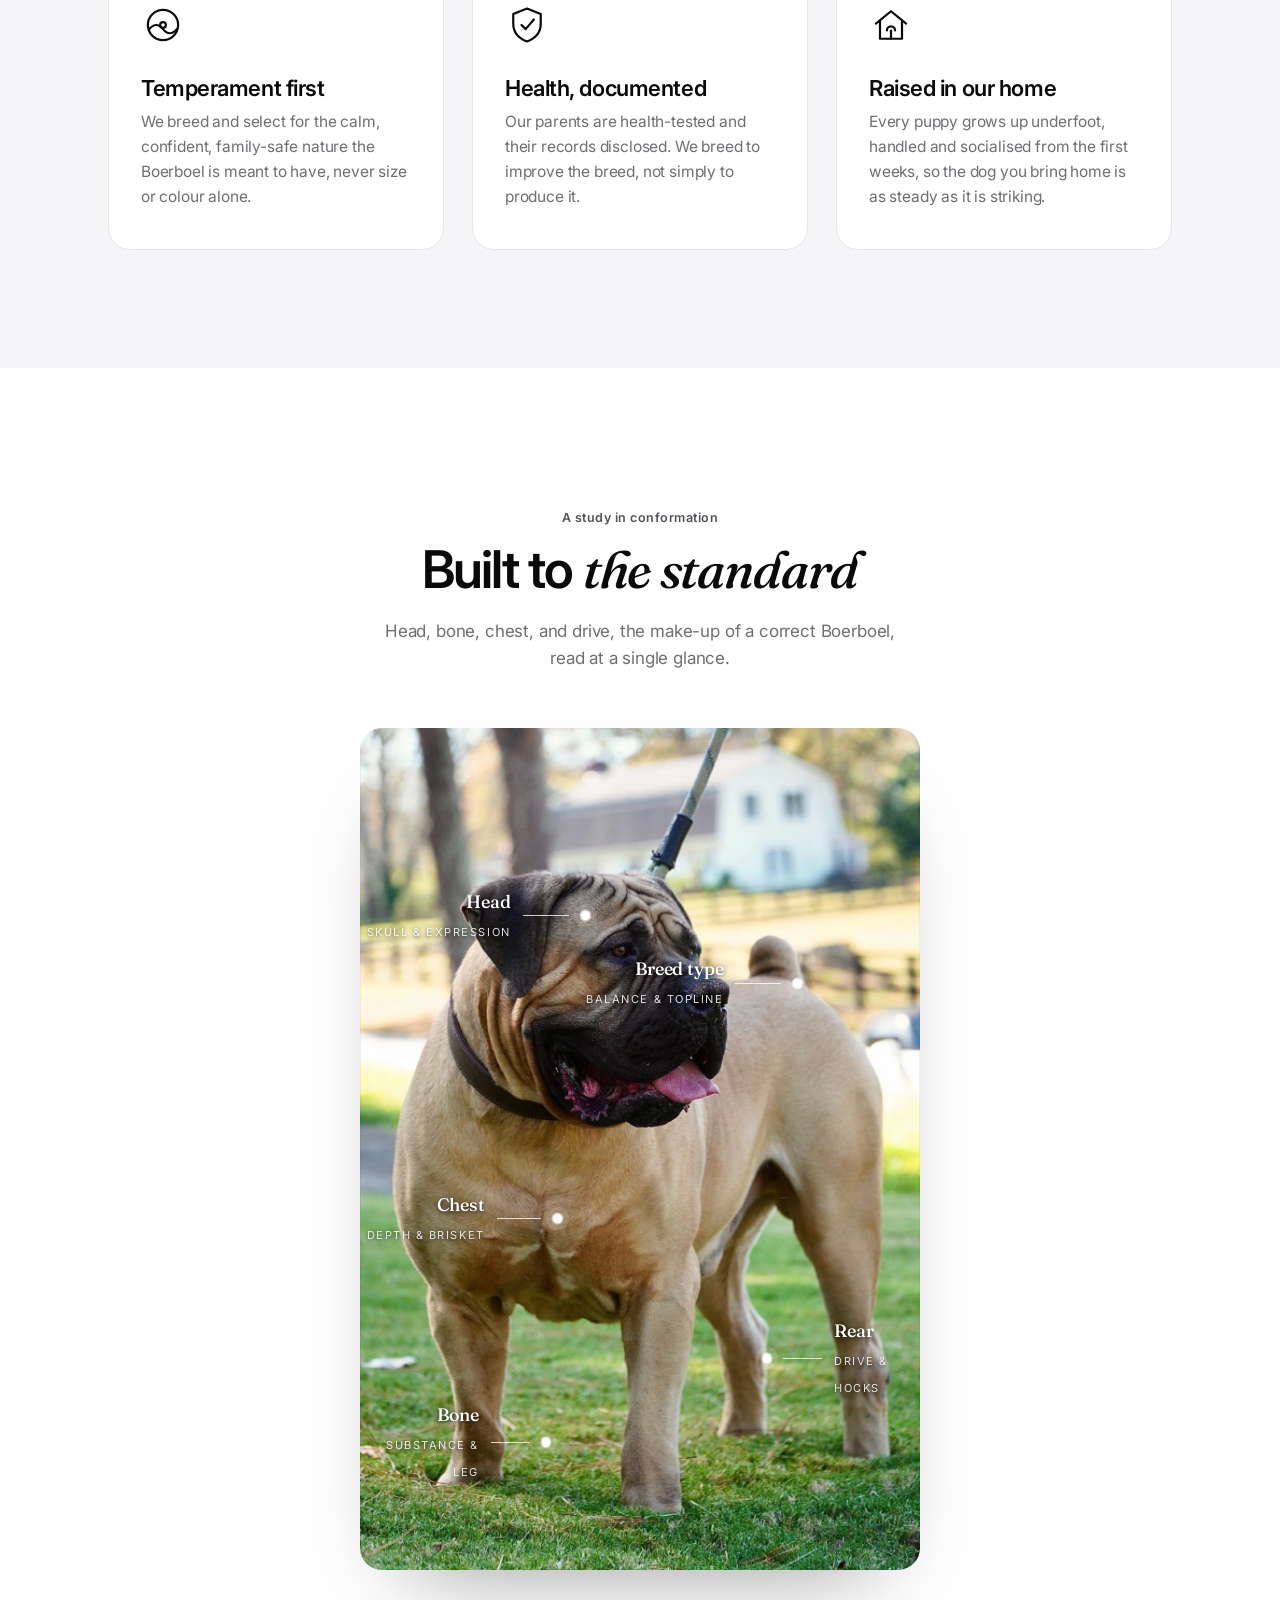
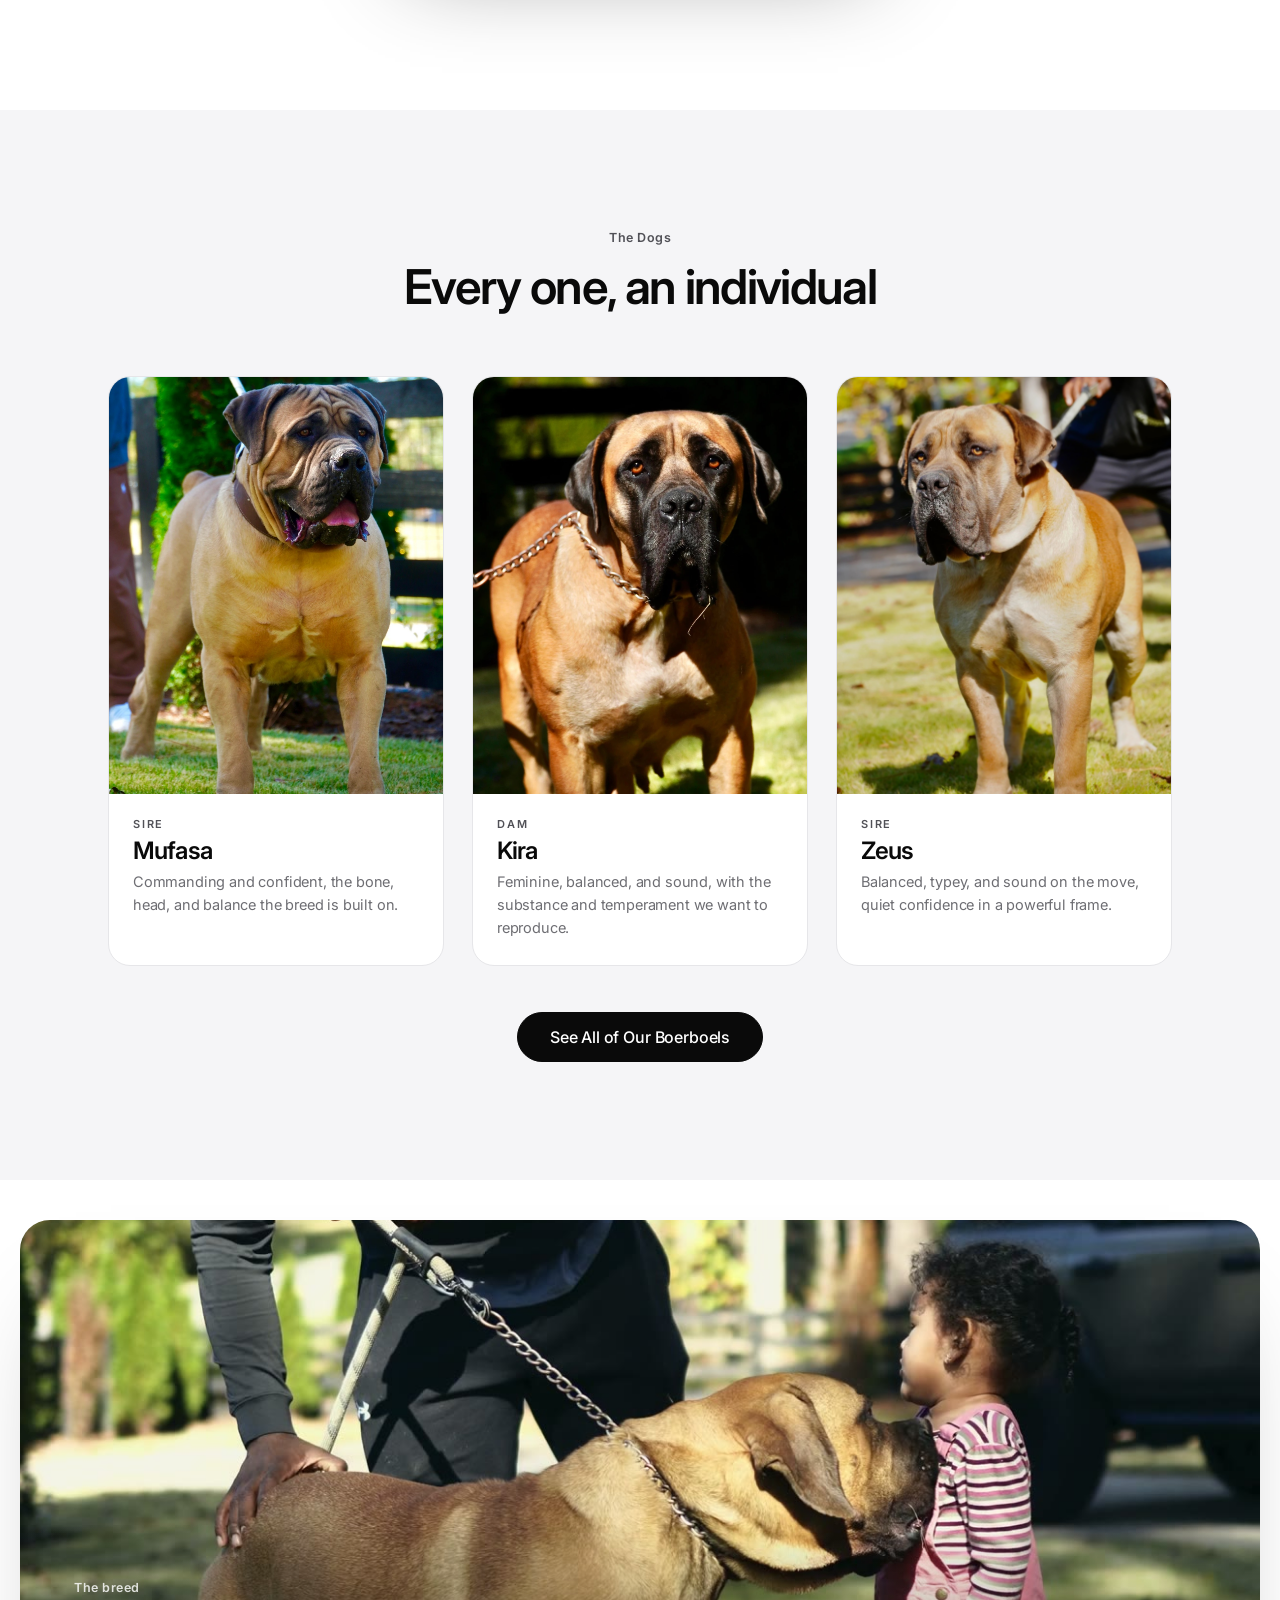
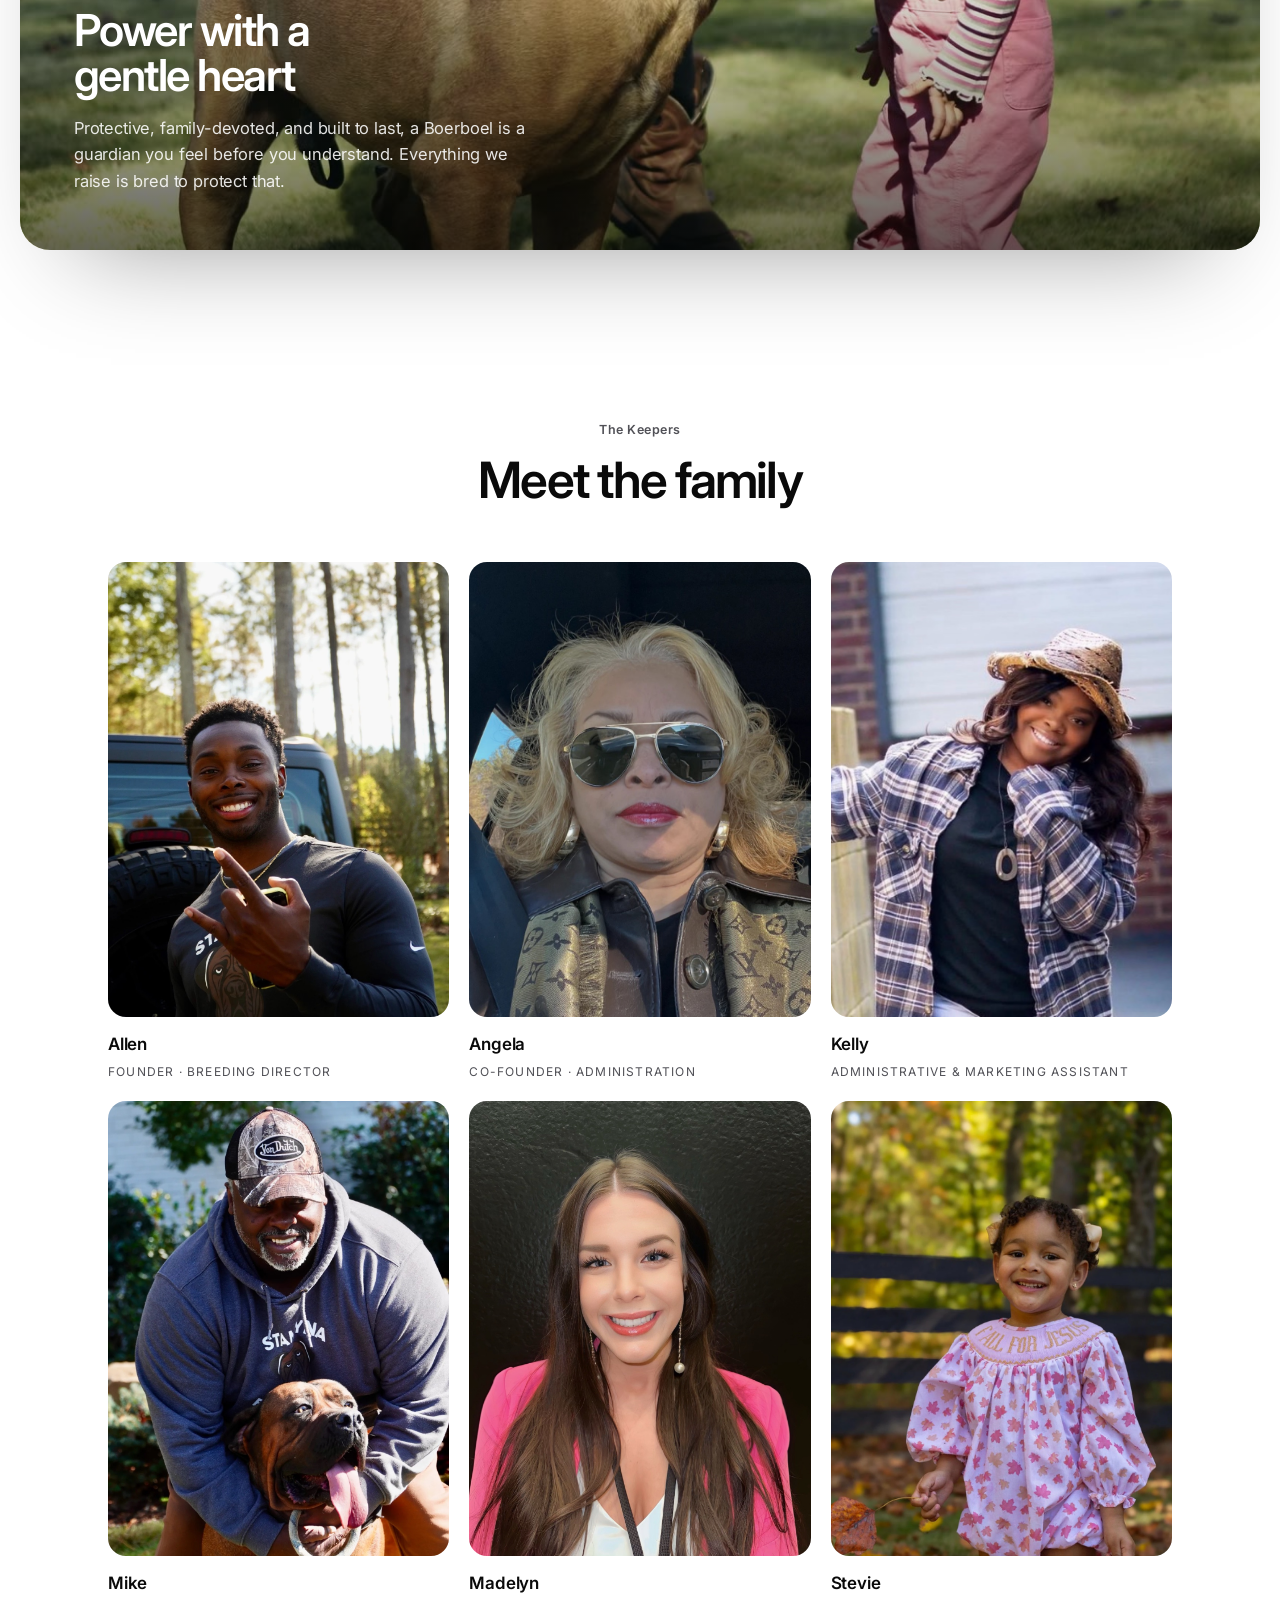
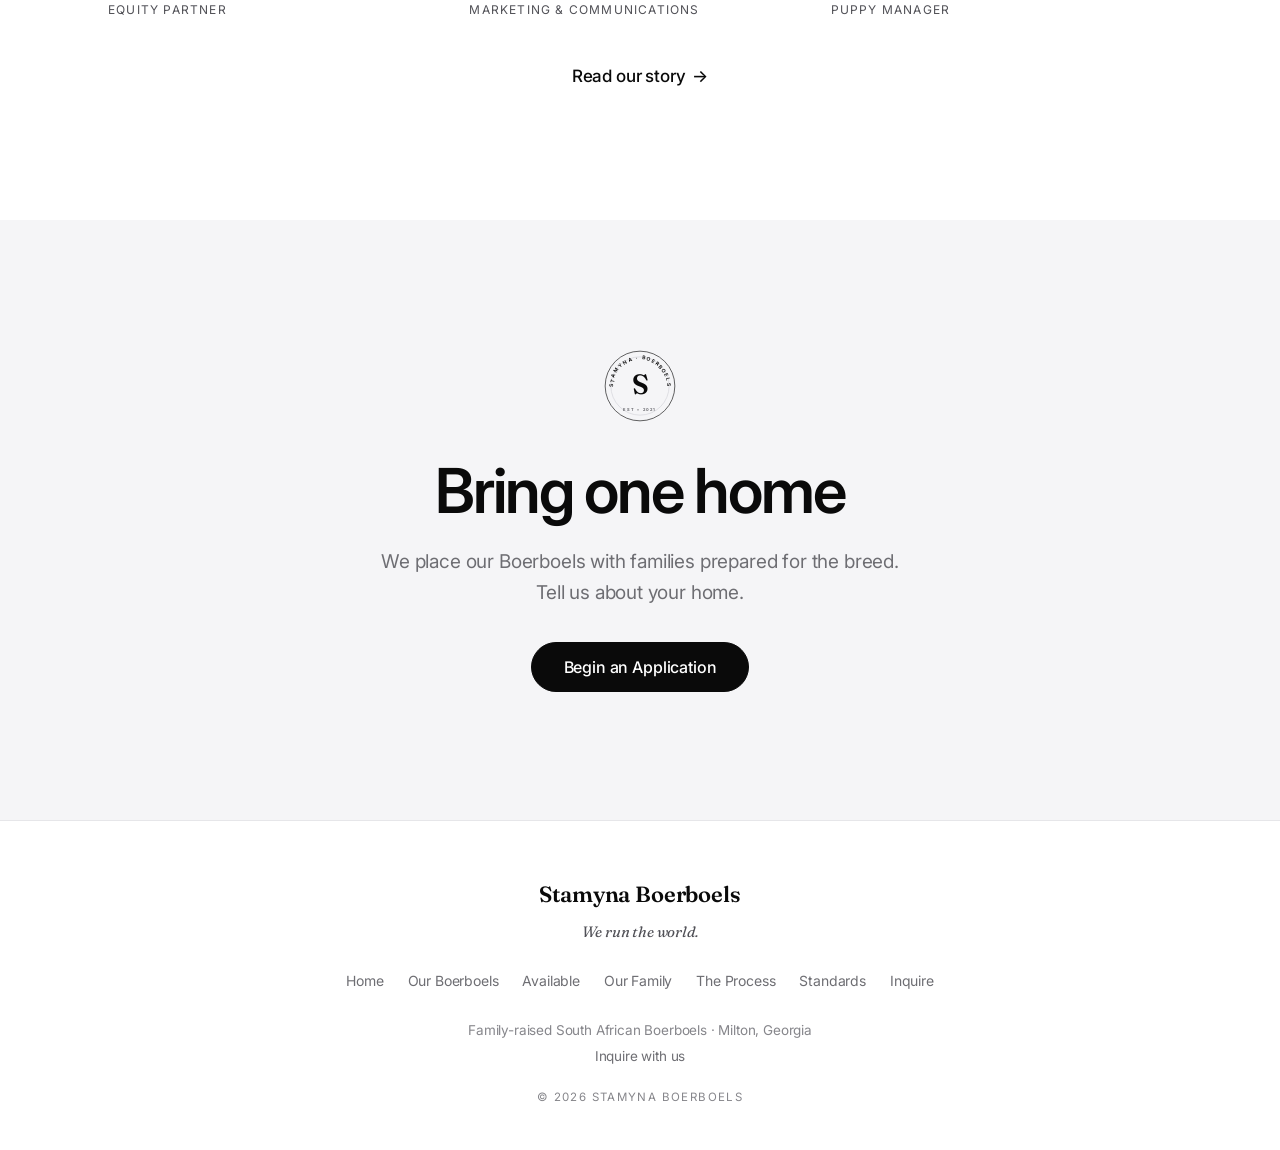
==== commit 6821ed2e: "Stamyna: mobile headline sizing — 2-3 balanced lines, no run-on stacking (hero/phero/section h2 + te" ====
--- a/index.html
+++ b/index.html
@@ -11,7 +11,7 @@
 <link rel="icon" type="image/png" href="img/logo-mark.png">
 <link rel="preconnect" href="https://fonts.googleapis.com"><link rel="preconnect" href="https://fonts.gstatic.com" crossorigin>
 <link href="https://fonts.googleapis.com/css2?family=Fraunces:ital,opsz,wght@0,9..144,400;0,9..144,500;0,9..144,600;1,9..144,500&family=Inter:wght@300;400;500;600;700;800&display=swap" rel="stylesheet">
-<link rel="stylesheet" href="site.css?v=19">
+<link rel="stylesheet" href="site.css?v=21">
 </head>
 <body>
 
--- a/site.css
+++ b/site.css
@@ -22,7 +22,7 @@
   font-size:17px;line-height:1.6;-webkit-font-smoothing:antialiased;overflow-x:hidden;letter-spacing:-.01em}
 img{display:block;max-width:100%}
 a{color:inherit;text-decoration:none}
-h1,h2,h3,h4{margin:0;font-family:var(--sans);font-weight:600;letter-spacing:-.035em;line-height:1.04}
+h1,h2,h3,h4{margin:0;font-family:var(--sans);font-weight:600;letter-spacing:-.035em;line-height:1.04;text-wrap:balance}
 h1 em,h2 em,h3 em{font-family:var(--serif);font-style:italic;font-weight:500;letter-spacing:-.02em}
 p{margin:0 0 18px}
 .wrap{max-width:var(--maxw);margin:0 auto;padding:0 28px;position:relative;z-index:2}
@@ -420,3 +420,10 @@
 @media(max-width:640px){.lifeclips{grid-template-columns:1fr 1fr;gap:10px}}
 
 .hero-shot video{width:100%;height:auto;display:block}
+
+/* ── Mobile headline sizing: keep headlines to 2–3 well-spaced lines (no run-on stacking) ── */
+@media(max-width:600px){
+  .hero h1{font-size:clamp(27px,7.4vw,30px);line-height:1.08}
+  .phero h1{font-size:clamp(26px,7vw,29px);line-height:1.1}
+  .manifesto h2,.anno .hd h2,.shead h2,.pillars .hd h2,.dogs .hd h2,.fam-home .hd h2,.split .copy h2,.band .cap h2,.cta2 h2,.breedban h2{font-size:clamp(24px,5.6vw,28px);line-height:1.14}
+}
